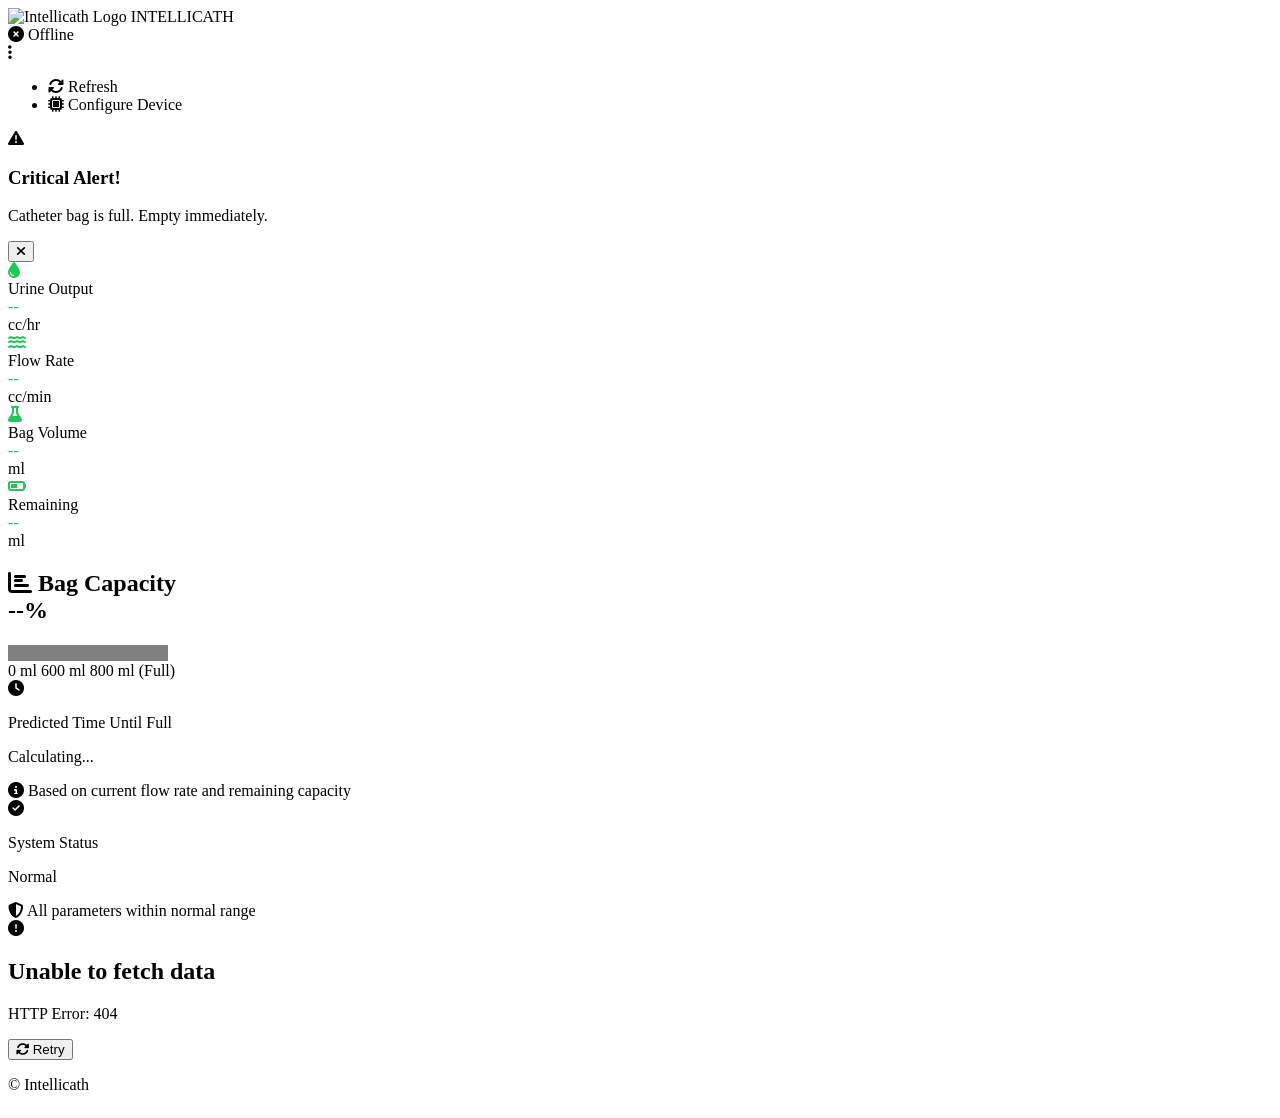
==== public/index.html @ 0928a9d7 "Refactor previous version of INTELLICATH" ====
<!DOCTYPE html>
<html lang="en" data-theme="light">
<head>
    <meta charset="UTF-8">
    <meta name="viewport" content="width=device-width, initial-scale=1.0">
    <meta name="description" content="INTELLICATH - Intelligent Catheter Monitoring System for preventing CAUTI">
    <meta name="theme-color" content="#22c55e">
    <style>
        :root {
            --primary: #22c55e;
            --primary-content: #ffffff;
        }
        [data-theme="light"] {
            --p: 142 71% 45%;
            --pc: 0 0% 100%;
            --s: 142 71% 45%;
            --sc: 0 0% 100%;
            --a: 142 71% 45%;
            --ac: 0 0% 100%;
            --n: 142 20% 20%;
            --nc: 0 0% 100%;
            --b1: 0 0% 100%;
            --b2: 142 30% 97%;
            --b3: 142 30% 94%;
        }
        .text-primary, .stat-value.text-primary, .stat-value.text-secondary,
        .stat-value.text-warning, .stat-value.text-success {
            color: #22c55e !important;
        }
        .bg-primary, .badge-primary, .btn-primary, .progress-primary::-webkit-progress-value {
            background-color: #22c55e !important;
            border-color: #22c55e !important;
        }
        .progress-primary {
            background-color: #dcfce7;
        }
        .stat-figure i {
            color: #22c55e !important;
        }
        .badge-success {
            background-color: #22c55e !important;
            color: white !important;
        }
        /* Calculating animation */
        @keyframes pulse-text {
            0%, 100% { opacity: 1; }
            50% { opacity: 0.5; }
        }
        @keyframes dots {
            0%, 20% { content: '.'; }
            40% { content: '..'; }
            60%, 100% { content: '...'; }
        }
        .calculating {
            animation: pulse-text 1.5s ease-in-out infinite;
        }
        .calculating::after {
            content: '...';
            animation: dots 1.5s steps(1) infinite;
        }
    </style>

    <title>INTELLICATH - Catheter Monitoring System</title>

    <!-- Favicon -->
    <link rel="icon" type="image/svg+xml" href="data:image/svg+xml,<svg xmlns='http://www.w3.org/2000/svg' viewBox='0 0 100 100'><text y='.9em' font-size='90'>💧</text></svg>">

    <!-- DaisyUI + Tailwind CSS -->
    <link href="https://cdn.jsdelivr.net/npm/daisyui@5" rel="stylesheet" type="text/css">
    <link href="https://cdn.jsdelivr.net/npm/daisyui@5/themes.css" rel="stylesheet" type="text/css">
    <script src="https://cdn.jsdelivr.net/npm/@tailwindcss/browser@4"></script>

    <!-- Font Awesome Icons -->
    <link rel="stylesheet" href="https://cdnjs.cloudflare.com/ajax/libs/font-awesome/6.5.1/css/all.min.css">

    <!-- Custom Styles -->
    <link rel="stylesheet" href="css/styles.css">
</head>
<body class="min-h-screen bg-white">

    <!-- ===== NAVBAR ===== -->
    <nav class="navbar bg-white shadow-lg sticky top-0 z-50 border-b border-green-100">
        <div class="navbar-start gap-3 ml-4">
            <img src="logo.png" alt="Intellicath Logo" class="w-12 h-12 rounded-full object-cover">
            <span class="text-2xl font-bold text-green-600">INTELLICATH</span>
        </div>

        <div class="navbar-end gap-2">
            <!-- Connection Status Badge -->
            <div id="connectionBadge" class="badge bg-gray-400 text-white border-none gap-1">
                <i class="fas fa-plug"></i>
                <span id="connectionText">Waiting</span>
            </div>

            <!-- Menu Dropdown -->
            <div class="dropdown dropdown-end">
                <div tabindex="0" role="button" class="btn btn-ghost btn-circle" aria-label="Menu">
                    <i class="fas fa-ellipsis-v"></i>
                </div>
                <ul tabindex="0" class="dropdown-content menu bg-base-100 rounded-box z-10 w-52 p-2 shadow">
                    <li>
                        <a onclick="fetchMonitoringData()">
                            <i class="fas fa-sync-alt"></i>
                            Refresh
                        </a>
                    </li>
                    <li>
                        <a onclick="openDeviceModal()">
                            <i class="fas fa-microchip"></i>
                            Configure Device
                        </a>
                    </li>
                </ul>
            </div>
        </div>
    </nav>

    <!-- ===== MAIN CONTENT ===== -->
    <main class="container mx-auto px-4 py-6 max-w-7xl">

        <!-- Alert Banner -->
        <div id="alertBanner" class="alert alert-error mb-6 hidden" role="alert">
            <i class="fas fa-exclamation-triangle text-xl"></i>
            <div>
                <h3 id="alertTitle" class="font-bold">Critical Alert!</h3>
                <p id="alertMessage" class="text-sm">Catheter bag is full. Empty immediately.</p>
            </div>
            <button
                class="btn btn-sm btn-ghost"
                onclick="this.parentElement.classList.add('hidden')"
                aria-label="Dismiss alert"
            >
                <i class="fas fa-times"></i>
            </button>
        </div>

        <!-- Stats Section -->
        <section aria-label="Monitoring Statistics">
            <div class="stats stats-vertical lg:stats-horizontal shadow w-full mb-6 bg-white border border-green-100 animate-fade-in">
                <!-- Urine Output -->
                <div class="stat">
                    <div class="stat-figure text-primary">
                        <i class="fas fa-tint text-3xl" aria-hidden="true"></i>
                    </div>
                    <div class="stat-title">Urine Output</div>
                    <div id="urineOutput" class="stat-value text-primary">--</div>
                    <div class="stat-desc">cc/hr</div>
                </div>

                <!-- Flow Rate -->
                <div class="stat">
                    <div class="stat-figure text-secondary">
                        <i class="fas fa-water text-3xl" aria-hidden="true"></i>
                    </div>
                    <div class="stat-title">Flow Rate</div>
                    <div id="flowRate" class="stat-value text-secondary">--</div>
                    <div class="stat-desc">cc/min</div>
                </div>

                <!-- Bag Volume -->
                <div class="stat">
                    <div class="stat-figure text-warning">
                        <i class="fas fa-flask text-3xl" aria-hidden="true"></i>
                    </div>
                    <div class="stat-title">Bag Volume</div>
                    <div id="bagVolume" class="stat-value text-warning">--</div>
                    <div class="stat-desc">ml</div>
                </div>

                <!-- Remaining Volume -->
                <div class="stat">
                    <div class="stat-figure text-success">
                        <i class="fas fa-battery-half text-3xl" aria-hidden="true"></i>
                    </div>
                    <div class="stat-title">Remaining</div>
                    <div id="remainingVolume" class="stat-value text-success">--</div>
                    <div class="stat-desc">ml</div>
                </div>
            </div>
        </section>

        <!-- Capacity Section -->
        <section aria-label="Bag Capacity">
            <div class="card bg-white shadow-xl mb-6 border border-green-100 animate-slide-up hover-lift">
                <div class="card-body">
                    <h2 class="card-title">
                        <i class="fas fa-chart-bar text-green-600" aria-hidden="true"></i>
                        Bag Capacity
                        <div id="capacityBadge" class="badge badge-lg bg-green-600 text-white border-none">--%</div>
                    </h2>

                    <progress
                        id="capacityProgress"
                        class="progress progress-primary w-full h-6"
                        value="0"
                        max="100"
                        aria-label="Bag capacity progress"
                    ></progress>

                    <div class="flex justify-between text-sm opacity-60">
                        <span>0 ml</span>
                        <span class="text-green-500">600 ml</span>
                        <span class="text-green-700">800 ml (Full)</span>
                    </div>
                </div>
            </div>
        </section>

        <!-- Info Cards Section -->
        <section aria-label="Status Information" class="grid grid-cols-1 lg:grid-cols-2 gap-6 mb-6">
            <!-- Prediction Card -->
            <div class="card bg-white shadow-xl border border-green-100 animate-slide-left hover-lift">
                <div class="card-body">
                    <div class="flex items-center gap-4">
                        <div class="w-16 h-16 rounded-xl bg-green-600 flex items-center justify-center">
                            <i class="fas fa-clock text-2xl text-white" aria-hidden="true"></i>
                        </div>
                        <div>
                            <p class="text-sm opacity-60">Predicted Time Until Full</p>
                            <p id="predictedTime" class="text-2xl font-bold calculating">Calculating</p>
                        </div>
                    </div>

                    <div class="divider"></div>

                    <div class="flex items-center gap-2 text-sm opacity-60">
                        <i class="fas fa-info-circle" aria-hidden="true"></i>
                        Based on current flow rate and remaining capacity
                    </div>
                </div>
            </div>

            <!-- Status Card -->
            <div id="statusCard" class="card bg-green-50 shadow-xl border border-green-200 animate-slide-right hover-lift">
                <div class="card-body">
                    <div class="flex items-center gap-4">
                        <div id="statusAvatar">
                            <div class="w-16 h-16 rounded-xl bg-green-600 flex items-center justify-center">
                                <i class="fas fa-check-circle text-2xl text-white" aria-hidden="true"></i>
                            </div>
                        </div>
                        <div>
                            <p class="text-sm opacity-60">System Status</p>
                            <p id="statusText" class="text-2xl font-bold text-green-600">Normal</p>
                        </div>
                    </div>

                    <div class="divider"></div>

                    <div id="statusMessage" class="flex items-center gap-2 text-sm text-green-600">
                        <i class="fas fa-shield-alt" aria-hidden="true"></i>
                        All parameters within normal range
                    </div>
                </div>
            </div>
        </section>

        <!-- Error State -->
        <section id="errorState" class="hidden" aria-label="Error state">
            <div class="card bg-white shadow-xl border border-green-100">
                <div class="card-body items-center text-center py-12">
                    <i class="fas fa-exclamation-circle text-6xl text-error mb-4" aria-hidden="true"></i>
                    <h2 class="card-title text-xl">Unable to fetch data</h2>
                    <p id="errorMessage" class="opacity-60">Please check your connection</p>
                    <div class="card-actions mt-4">
                        <button onclick="fetchMonitoringData()" class="btn bg-green-600 hover:bg-green-700 text-white border-none">
                            <i class="fas fa-sync-alt mr-2" aria-hidden="true"></i>
                            Retry
                        </button>
                    </div>
                </div>
            </div>
        </section>

    </main>

    <!-- ===== DEVICE CONFIGURATION MODAL ===== -->
    <dialog id="deviceModal" class="modal modal-bottom sm:modal-middle">
        <div class="modal-box bg-white">
            <h3 class="font-bold text-lg flex items-center gap-2">
                <i class="fas fa-microchip text-green-600"></i>
                Device Configuration
            </h3>
            <p class="py-2 text-sm opacity-70">Configure your ESP32 device connection settings.</p>

            <form id="deviceForm" class="space-y-4 mt-4">
                <div class="form-control">
                    <label class="label">
                        <span class="label-text">Device ID</span>
                    </label>
                    <input type="text" id="deviceIdInput" placeholder="e.g., ESP32-001"
                           class="input input-bordered w-full" required>
                    <label class="label">
                        <span class="label-text-alt opacity-60">Unique identifier for your Arduino/ESP32</span>
                    </label>
                </div>

                <div class="form-control">
                    <label class="label">
                        <span class="label-text">Device Name</span>
                    </label>
                    <input type="text" id="deviceNameInput" placeholder="e.g., Room 101 - Bed A"
                           class="input input-bordered w-full">
                </div>

                <div class="form-control">
                    <label class="label">
                        <span class="label-text">Patient ID (Optional)</span>
                    </label>
                    <input type="text" id="patientIdInput" placeholder="e.g., P-12345"
                           class="input input-bordered w-full">
                </div>

                <div class="divider"></div>

                <!-- Saved Devices List -->
                <div class="form-control">
                    <label class="label">
                        <span class="label-text">Saved Devices</span>
                        <span id="deviceCount" class="label-text-alt badge badge-ghost">0 devices</span>
                    </label>
                    <div id="savedDevicesList" class="max-h-40 overflow-y-auto space-y-2">
                        <p class="text-sm opacity-50 text-center py-4">No saved devices</p>
                    </div>
                </div>
            </form>

            <div class="modal-action">
                <button type="button" class="btn btn-ghost" onclick="closeDeviceModal()">Cancel</button>
                <button type="button" class="btn bg-green-600 hover:bg-green-700 text-white border-none" onclick="saveDevice()">
                    <i class="fas fa-save mr-2"></i>
                    Save Device
                </button>
            </div>
        </div>
        <form method="dialog" class="modal-backdrop">
            <button>close</button>
        </form>
    </dialog>

    <!-- ===== FOOTER ===== -->
    <footer class="footer footer-center p-4 bg-white text-base-content border-t border-green-100">
        <p class="text-sm text-gray-600">&copy; Intellicath</p>
    </footer>

    <!-- ===== JAVASCRIPT ===== -->
    <!-- Load scripts in order (config first, then modules, then app) -->
    <script src="js/config.js"></script>
    <script src="js/api.js"></script>
    <script src="js/ui.js"></script>
    <script src="js/notifications.js"></script>
    <script src="js/theme.js"></script>
    <script src="js/app.js"></script>

</body>
</html>
---- public/css/styles.css ----
/**
 * INTELLICATH - Custom Styles
 * Additional styles that extend DaisyUI components
 */

/* ===== Base Styles ===== */
html {
    scroll-behavior: smooth;
}

body {
    min-height: 100vh;
    display: flex;
    flex-direction: column;
}

main {
    flex: 1;
}

/* ===== Navbar ===== */
.navbar-brand {
    display: flex;
    align-items: center;
    gap: 0.75rem;
}

.navbar-brand-icon {
    width: 2.5rem;
    height: 2.5rem;
    border-radius: 0.5rem;
    display: flex;
    align-items: center;
    justify-content: center;
}

.navbar-brand-text {
    display: none;
}

@media (min-width: 640px) {
    .navbar-brand-text {
        display: block;
    }
}

/* ===== Stats ===== */
.stats-container {
    width: 100%;
    margin-bottom: 1.5rem;
}

.stat-icon {
    font-size: 1.875rem;
}

/* ===== Capacity Section ===== */
.capacity-card {
    margin-bottom: 1.5rem;
}

.capacity-progress {
    height: 1.5rem;
    width: 100%;
}

.capacity-labels {
    display: flex;
    justify-content: space-between;
    font-size: 0.875rem;
    opacity: 0.6;
    margin-top: 0.5rem;
}

.capacity-text {
    text-align: center;
    font-size: 1.125rem;
    font-weight: 600;
}

/* ===== Status Card ===== */
.status-card {
    transition: all 0.3s ease;
}

.status-card--normal {
    background-color: oklch(var(--su) / 0.1);
    border-color: oklch(var(--su) / 0.3);
}

.status-card--warning {
    background-color: oklch(var(--wa) / 0.1);
    border-color: oklch(var(--wa) / 0.3);
}

.status-card--error {
    background-color: oklch(var(--er) / 0.1);
    border-color: oklch(var(--er) / 0.3);
}

.status-card--info {
    background-color: oklch(var(--in) / 0.1);
    border-color: oklch(var(--in) / 0.3);
}

.status-avatar {
    width: 4rem;
    height: 4rem;
    border-radius: 0.75rem;
    display: flex;
    align-items: center;
    justify-content: center;
}

.status-avatar--normal {
    background-color: oklch(var(--su));
    color: oklch(var(--suc));
}

.status-avatar--warning {
    background-color: oklch(var(--wa));
    color: oklch(var(--wac));
}

.status-avatar--error {
    background-color: oklch(var(--er));
    color: oklch(var(--erc));
}

.status-avatar--info {
    background-color: oklch(var(--in));
    color: oklch(var(--inc));
}

/* ===== Prediction Card ===== */
.prediction-avatar {
    width: 4rem;
    height: 4rem;
    border-radius: 0.75rem;
    display: flex;
    align-items: center;
    justify-content: center;
    background-color: oklch(var(--p));
    color: oklch(var(--pc));
}

/* ===== Error State ===== */
.error-state {
    text-align: center;
    padding: 3rem;
}

.error-icon {
    font-size: 4rem;
    margin-bottom: 1rem;
}

/* ===== Animations ===== */

/* Fade In */
@keyframes fadeIn {
    from {
        opacity: 0;
        transform: translateY(10px);
    }
    to {
        opacity: 1;
        transform: translateY(0);
    }
}

.animate-fade-in {
    animation: fadeIn 0.6s ease-out forwards;
}

/* Slide Up */
@keyframes slideUp {
    from {
        opacity: 0;
        transform: translateY(30px);
    }
    to {
        opacity: 1;
        transform: translateY(0);
    }
}

.animate-slide-up {
    animation: slideUp 0.5s ease-out forwards;
    animation-delay: 0.1s;
    opacity: 0;
}

/* Slide Left */
@keyframes slideLeft {
    from {
        opacity: 0;
        transform: translateX(-30px);
    }
    to {
        opacity: 1;
        transform: translateX(0);
    }
}

.animate-slide-left {
    animation: slideLeft 0.5s ease-out forwards;
    animation-delay: 0.2s;
    opacity: 0;
}

/* Slide Right */
@keyframes slideRight {
    from {
        opacity: 0;
        transform: translateX(30px);
    }
    to {
        opacity: 1;
        transform: translateX(0);
    }
}

.animate-slide-right {
    animation: slideRight 0.5s ease-out forwards;
    animation-delay: 0.3s;
    opacity: 0;
}

/* Hover Lift Effect */
.hover-lift {
    transition: transform 0.3s ease, box-shadow 0.3s ease;
}

.hover-lift:hover {
    transform: translateY(-4px);
    box-shadow: 0 20px 25px -5px rgb(0 0 0 / 0.1), 0 8px 10px -6px rgb(0 0 0 / 0.1);
}

/* Pulse Slow */
@keyframes pulse-slow {
    0%, 100% {
        opacity: 1;
    }
    50% {
        opacity: 0.5;
    }
}

.animate-pulse-slow {
    animation: pulse-slow 2s cubic-bezier(0.4, 0, 0.6, 1) infinite;
}

/* Number Count Animation */
@keyframes countUp {
    from {
        opacity: 0;
        transform: scale(0.5);
    }
    to {
        opacity: 1;
        transform: scale(1);
    }
}

.animate-count {
    animation: countUp 0.4s ease-out forwards;
}

/* Progress Bar Animation */
@keyframes progressFill {
    from {
        width: 0%;
    }
}

.progress-animated {
    animation: progressFill 1s ease-out forwards;
}

/* Glow Effect for Critical Status */
@keyframes glow-error {
    0%, 100% {
        box-shadow: 0 0 5px oklch(var(--er) / 0.5);
    }
    50% {
        box-shadow: 0 0 20px oklch(var(--er) / 0.8), 0 0 30px oklch(var(--er) / 0.4);
    }
}

.animate-glow-error {
    animation: glow-error 1.5s ease-in-out infinite;
}

/* Glow Effect for Warning Status */
@keyframes glow-warning {
    0%, 100% {
        box-shadow: 0 0 5px oklch(var(--wa) / 0.5);
    }
    50% {
        box-shadow: 0 0 15px oklch(var(--wa) / 0.7), 0 0 25px oklch(var(--wa) / 0.3);
    }
}

.animate-glow-warning {
    animation: glow-warning 2s ease-in-out infinite;
}

/* Bounce Animation */
@keyframes bounce-soft {
    0%, 100% {
        transform: translateY(0);
    }
    50% {
        transform: translateY(-5px);
    }
}

.animate-bounce-soft {
    animation: bounce-soft 2s ease-in-out infinite;
}

/* Ripple Effect */
@keyframes ripple {
    0% {
        transform: scale(1);
        opacity: 1;
    }
    100% {
        transform: scale(1.5);
        opacity: 0;
    }
}

.ripple-effect {
    position: relative;
}

.ripple-effect::after {
    content: '';
    position: absolute;
    inset: 0;
    border-radius: inherit;
    border: 2px solid currentColor;
    animation: ripple 1.5s ease-out infinite;
}

/* Shake Animation for Alerts */
@keyframes shake {
    0%, 100% { transform: translateX(0); }
    10%, 30%, 50%, 70%, 90% { transform: translateX(-5px); }
    20%, 40%, 60%, 80% { transform: translateX(5px); }
}

.animate-shake {
    animation: shake 0.5s ease-in-out;
}

/* Stat Value Highlight */
@keyframes highlight {
    0% {
        background-color: oklch(var(--p) / 0.3);
    }
    100% {
        background-color: transparent;
    }
}

.animate-highlight {
    animation: highlight 1s ease-out;
    border-radius: 0.5rem;
}

/* ===== Alert Transitions ===== */
.alert-enter {
    opacity: 0;
    transform: translateY(-1rem);
}

.alert-enter-active {
    opacity: 1;
    transform: translateY(0);
    transition: all 0.3s ease;
}

/* ===== Responsive Adjustments ===== */
@media (max-width: 768px) {
    .stat-value {
        font-size: 1.5rem;
    }

    .capacity-progress {
        height: 1rem;
    }
}

/* ===== Loading State ===== */
.loading-overlay {
    position: fixed;
    inset: 0;
    background-color: oklch(var(--b1) / 0.8);
    display: flex;
    align-items: center;
    justify-content: center;
    z-index: 100;
}

/* ===== Utility Classes ===== */
.text-balance {
    text-wrap: balance;
}

.gap-safe {
    gap: clamp(0.5rem, 2vw, 1.5rem);
}
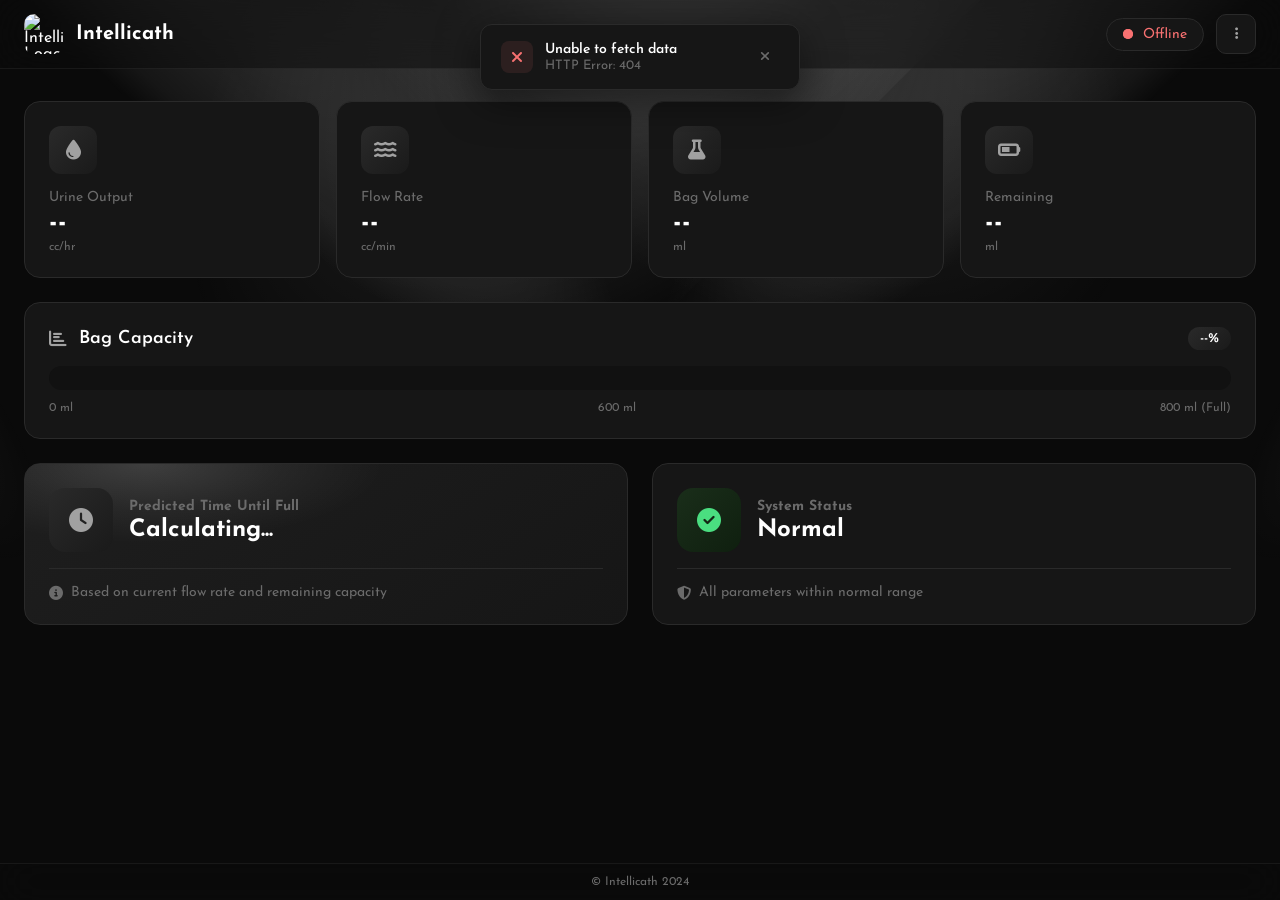
==== commit 66b449b4: "Redesign UI with dark theme and modern effects - Add dark theme with black gradient colorway - Imple" ====
--- a/public/index.html
+++ b/public/index.html
@@ -1,74 +1,23 @@
 <!DOCTYPE html>
-<html lang="en" data-theme="light">
+<html lang="en">
+
 <head>
     <meta charset="UTF-8">
     <meta name="viewport" content="width=device-width, initial-scale=1.0">
     <meta name="description" content="INTELLICATH - Intelligent Catheter Monitoring System for preventing CAUTI">
-    <meta name="theme-color" content="#22c55e">
-    <style>
-        :root {
-            --primary: #22c55e;
-            --primary-content: #ffffff;
-        }
-        [data-theme="light"] {
-            --p: 142 71% 45%;
-            --pc: 0 0% 100%;
-            --s: 142 71% 45%;
-            --sc: 0 0% 100%;
-            --a: 142 71% 45%;
-            --ac: 0 0% 100%;
-            --n: 142 20% 20%;
-            --nc: 0 0% 100%;
-            --b1: 0 0% 100%;
-            --b2: 142 30% 97%;
-            --b3: 142 30% 94%;
-        }
-        .text-primary, .stat-value.text-primary, .stat-value.text-secondary,
-        .stat-value.text-warning, .stat-value.text-success {
-            color: #22c55e !important;
-        }
-        .bg-primary, .badge-primary, .btn-primary, .progress-primary::-webkit-progress-value {
-            background-color: #22c55e !important;
-            border-color: #22c55e !important;
-        }
-        .progress-primary {
-            background-color: #dcfce7;
-        }
-        .stat-figure i {
-            color: #22c55e !important;
-        }
-        .badge-success {
-            background-color: #22c55e !important;
-            color: white !important;
-        }
-        /* Calculating animation */
-        @keyframes pulse-text {
-            0%, 100% { opacity: 1; }
-            50% { opacity: 0.5; }
-        }
-        @keyframes dots {
-            0%, 20% { content: '.'; }
-            40% { content: '..'; }
-            60%, 100% { content: '...'; }
-        }
-        .calculating {
-            animation: pulse-text 1.5s ease-in-out infinite;
-        }
-        .calculating::after {
-            content: '...';
-            animation: dots 1.5s steps(1) infinite;
-        }
-    </style>
+    <meta name="theme-color" content="#0a0a0a">
 
     <title>INTELLICATH - Catheter Monitoring System</title>
 
     <!-- Favicon -->
-    <link rel="icon" type="image/svg+xml" href="data:image/svg+xml,<svg xmlns='http://www.w3.org/2000/svg' viewBox='0 0 100 100'><text y='.9em' font-size='90'>💧</text></svg>">
-
-    <!-- DaisyUI + Tailwind CSS -->
-    <link href="https://cdn.jsdelivr.net/npm/daisyui@5" rel="stylesheet" type="text/css">
-    <link href="https://cdn.jsdelivr.net/npm/daisyui@5/themes.css" rel="stylesheet" type="text/css">
-    <script src="https://cdn.jsdelivr.net/npm/@tailwindcss/browser@4"></script>
+    <link rel="icon" type="image/svg+xml"
+        href="data:image/svg+xml,<svg xmlns='http://www.w3.org/2000/svg' viewBox='0 0 100 100'><text y='.9em' font-size='90'>💧</text></svg>">
+
+    <!-- Google Fonts - Josefin Sans -->
+    <link rel="preconnect" href="https://fonts.googleapis.com">
+    <link rel="preconnect" href="https://fonts.gstatic.com" crossorigin>
+    <link href="https://fonts.googleapis.com/css2?family=Josefin+Sans:wght@300;400;500;600;700&display=swap"
+        rel="stylesheet">
 
     <!-- Font Awesome Icons -->
     <link rel="stylesheet" href="https://cdnjs.cloudflare.com/ajax/libs/font-awesome/6.5.1/css/all.min.css">
@@ -76,275 +25,234 @@
     <!-- Custom Styles -->
     <link rel="stylesheet" href="css/styles.css">
 </head>
-<body class="min-h-screen bg-white">
-
-    <!-- ===== NAVBAR ===== -->
-    <nav class="navbar bg-white shadow-lg sticky top-0 z-50 border-b border-green-100">
-        <div class="navbar-start gap-3 ml-4">
-            <img src="logo.png" alt="Intellicath Logo" class="w-12 h-12 rounded-full object-cover">
-            <span class="text-2xl font-bold text-green-600">INTELLICATH</span>
-        </div>
-
-        <div class="navbar-end gap-2">
-            <!-- Connection Status Badge -->
-            <div id="connectionBadge" class="badge bg-gray-400 text-white border-none gap-1">
-                <i class="fas fa-plug"></i>
+
+<body>
+
+    <!-- Spotlight Background -->
+    <div class="spotlight-container">
+        <!-- Left Spotlight -->
+        <div class="spotlight spotlight-left">
+            <div class="spotlight-beam spotlight-beam-1"></div>
+            <div class="spotlight-beam spotlight-beam-2"></div>
+            <div class="spotlight-beam spotlight-beam-3"></div>
+        </div>
+        <!-- Right Spotlight -->
+        <div class="spotlight spotlight-right">
+            <div class="spotlight-beam spotlight-beam-1"></div>
+            <div class="spotlight-beam spotlight-beam-2"></div>
+            <div class="spotlight-beam spotlight-beam-3"></div>
+        </div>
+    </div>
+
+    <!-- Toast Container -->
+    <div id="toastContainer" class="toast-container"></div>
+
+    <!-- Navbar -->
+    <nav class="navbar">
+        <div class="navbar-brand">
+            <img src="logo.png" alt="Intellicath Logo">
+            <div class="text-flip-container">
+                <span class="text-flip-word active">Intellicath</span>
+                <span class="text-flip-word">Intelligent Catheter</span>
+                <span class="text-flip-word">Monitoring System</span>
+                <span class="text-flip-word">Intelligent</span>
+                <span class="text-flip-word">Catheter</span>
+            </div>
+        </div>
+
+        <div class="navbar-end">
+            <!-- Status Indicator with Ping Animation -->
+            <div id="connectionBadge" class="status-indicator">
+                <div class="status-dot-container">
+                    <div class="status-dot ping"></div>
+                    <div class="status-dot"></div>
+                </div>
                 <span id="connectionText">Waiting</span>
             </div>
 
-            <!-- Menu Dropdown -->
-            <div class="dropdown dropdown-end">
-                <div tabindex="0" role="button" class="btn btn-ghost btn-circle" aria-label="Menu">
+            <div class="dropdown">
+                <button class="menu-btn" aria-label="Menu">
                     <i class="fas fa-ellipsis-v"></i>
-                </div>
-                <ul tabindex="0" class="dropdown-content menu bg-base-100 rounded-box z-10 w-52 p-2 shadow">
-                    <li>
-                        <a onclick="fetchMonitoringData()">
-                            <i class="fas fa-sync-alt"></i>
-                            Refresh
-                        </a>
-                    </li>
-                    <li>
-                        <a onclick="openDeviceModal()">
-                            <i class="fas fa-microchip"></i>
-                            Configure Device
-                        </a>
-                    </li>
-                </ul>
+                </button>
+                <div class="dropdown-menu">
+                    <div class="dropdown-item" onclick="fetchMonitoringData()">
+                        <i class="fas fa-sync-alt"></i>
+                        <span>Refresh</span>
+                    </div>
+                    <div class="dropdown-item" onclick="openDeviceModal()">
+                        <i class="fas fa-microchip"></i>
+                        <span>Configure Device</span>
+                    </div>
+                </div>
             </div>
         </div>
     </nav>
 
-    <!-- ===== MAIN CONTENT ===== -->
-    <main class="container mx-auto px-4 py-6 max-w-7xl">
-
-        <!-- Alert Banner -->
-        <div id="alertBanner" class="alert alert-error mb-6 hidden" role="alert">
-            <i class="fas fa-exclamation-triangle text-xl"></i>
-            <div>
-                <h3 id="alertTitle" class="font-bold">Critical Alert!</h3>
-                <p id="alertMessage" class="text-sm">Catheter bag is full. Empty immediately.</p>
-            </div>
-            <button
-                class="btn btn-sm btn-ghost"
-                onclick="this.parentElement.classList.add('hidden')"
-                aria-label="Dismiss alert"
-            >
-                <i class="fas fa-times"></i>
-            </button>
-        </div>
+    <!-- Main Content -->
+    <main class="container" style="padding-top: 2rem; padding-bottom: 2rem;">
 
         <!-- Stats Section -->
-        <section aria-label="Monitoring Statistics">
-            <div class="stats stats-vertical lg:stats-horizontal shadow w-full mb-6 bg-white border border-green-100 animate-fade-in">
-                <!-- Urine Output -->
-                <div class="stat">
-                    <div class="stat-figure text-primary">
-                        <i class="fas fa-tint text-3xl" aria-hidden="true"></i>
-                    </div>
-                    <div class="stat-title">Urine Output</div>
-                    <div id="urineOutput" class="stat-value text-primary">--</div>
-                    <div class="stat-desc">cc/hr</div>
-                </div>
-
-                <!-- Flow Rate -->
-                <div class="stat">
-                    <div class="stat-figure text-secondary">
-                        <i class="fas fa-water text-3xl" aria-hidden="true"></i>
-                    </div>
-                    <div class="stat-title">Flow Rate</div>
-                    <div id="flowRate" class="stat-value text-secondary">--</div>
-                    <div class="stat-desc">cc/min</div>
-                </div>
-
-                <!-- Bag Volume -->
-                <div class="stat">
-                    <div class="stat-figure text-warning">
-                        <i class="fas fa-flask text-3xl" aria-hidden="true"></i>
-                    </div>
-                    <div class="stat-title">Bag Volume</div>
-                    <div id="bagVolume" class="stat-value text-warning">--</div>
-                    <div class="stat-desc">ml</div>
-                </div>
-
-                <!-- Remaining Volume -->
-                <div class="stat">
-                    <div class="stat-figure text-success">
-                        <i class="fas fa-battery-half text-3xl" aria-hidden="true"></i>
-                    </div>
-                    <div class="stat-title">Remaining</div>
-                    <div id="remainingVolume" class="stat-value text-success">--</div>
-                    <div class="stat-desc">ml</div>
-                </div>
+        <section class="stats-grid focus-cards-container" style="margin-bottom: 1.5rem;">
+            <!-- Urine Output -->
+            <div class="glow-card stat-card">
+                <div class="stat-icon">
+                    <i class="fas fa-tint"></i>
+                </div>
+                <div class="stat-title">Urine Output</div>
+                <div id="urineOutput" class="stat-value">--</div>
+                <div class="stat-desc">cc/hr</div>
+            </div>
+
+            <!-- Flow Rate -->
+            <div class="glow-card stat-card">
+                <div class="stat-icon">
+                    <i class="fas fa-water"></i>
+                </div>
+                <div class="stat-title">Flow Rate</div>
+                <div id="flowRate" class="stat-value">--</div>
+                <div class="stat-desc">cc/min</div>
+            </div>
+
+            <!-- Bag Volume -->
+            <div class="glow-card stat-card">
+                <div class="stat-icon">
+                    <i class="fas fa-flask"></i>
+                </div>
+                <div class="stat-title">Bag Volume</div>
+                <div id="bagVolume" class="stat-value">--</div>
+                <div class="stat-desc">ml</div>
+            </div>
+
+            <!-- Remaining Volume -->
+            <div class="glow-card stat-card">
+                <div class="stat-icon">
+                    <i class="fas fa-battery-half"></i>
+                </div>
+                <div class="stat-title">Remaining</div>
+                <div id="remainingVolume" class="stat-value">--</div>
+                <div class="stat-desc">ml</div>
             </div>
         </section>
 
         <!-- Capacity Section -->
-        <section aria-label="Bag Capacity">
-            <div class="card bg-white shadow-xl mb-6 border border-green-100 animate-slide-up hover-lift">
-                <div class="card-body">
-                    <h2 class="card-title">
-                        <i class="fas fa-chart-bar text-green-600" aria-hidden="true"></i>
+        <section style="margin-bottom: 1.5rem;">
+            <div class="glow-card capacity-card">
+                <div class="capacity-header">
+                    <h2>
+                        <i class="fas fa-chart-bar"></i>
                         Bag Capacity
-                        <div id="capacityBadge" class="badge badge-lg bg-green-600 text-white border-none">--%</div>
                     </h2>
-
-                    <progress
-                        id="capacityProgress"
-                        class="progress progress-primary w-full h-6"
-                        value="0"
-                        max="100"
-                        aria-label="Bag capacity progress"
-                    ></progress>
-
-                    <div class="flex justify-between text-sm opacity-60">
-                        <span>0 ml</span>
-                        <span class="text-green-500">600 ml</span>
-                        <span class="text-green-700">800 ml (Full)</span>
-                    </div>
+                    <span id="capacityBadge" class="capacity-badge">--%</span>
+                </div>
+
+                <div class="capacity-progress-container">
+                    <div id="capacityProgress" class="capacity-progress-bar" style="width: 0%;"></div>
+                </div>
+
+                <div class="capacity-labels">
+                    <span>0 ml</span>
+                    <span>600 ml</span>
+                    <span>800 ml (Full)</span>
                 </div>
             </div>
         </section>
 
         <!-- Info Cards Section -->
-        <section aria-label="Status Information" class="grid grid-cols-1 lg:grid-cols-2 gap-6 mb-6">
-            <!-- Prediction Card -->
-            <div class="card bg-white shadow-xl border border-green-100 animate-slide-left hover-lift">
-                <div class="card-body">
-                    <div class="flex items-center gap-4">
-                        <div class="w-16 h-16 rounded-xl bg-green-600 flex items-center justify-center">
-                            <i class="fas fa-clock text-2xl text-white" aria-hidden="true"></i>
-                        </div>
-                        <div>
-                            <p class="text-sm opacity-60">Predicted Time Until Full</p>
-                            <p id="predictedTime" class="text-2xl font-bold calculating">Calculating</p>
-                        </div>
-                    </div>
-
-                    <div class="divider"></div>
-
-                    <div class="flex items-center gap-2 text-sm opacity-60">
-                        <i class="fas fa-info-circle" aria-hidden="true"></i>
-                        Based on current flow rate and remaining capacity
-                    </div>
+        <section class="info-cards-grid focus-cards-container">
+            <!-- Prediction Card with Spotlight -->
+            <div class="glow-card info-card card-spotlight">
+                <div class="info-card-header">
+                    <div class="info-card-icon">
+                        <i class="fas fa-clock"></i>
+                    </div>
+                    <div class="info-card-content">
+                        <h3>Predicted Time Until Full</h3>
+                        <p id="predictedTime" class="calculating">Calculating</p>
+                    </div>
+                </div>
+                <div class="info-card-footer">
+                    <i class="fas fa-info-circle"></i>
+                    <span>Based on current flow rate and remaining capacity</span>
                 </div>
             </div>
 
             <!-- Status Card -->
-            <div id="statusCard" class="card bg-green-50 shadow-xl border border-green-200 animate-slide-right hover-lift">
-                <div class="card-body">
-                    <div class="flex items-center gap-4">
-                        <div id="statusAvatar">
-                            <div class="w-16 h-16 rounded-xl bg-green-600 flex items-center justify-center">
-                                <i class="fas fa-check-circle text-2xl text-white" aria-hidden="true"></i>
-                            </div>
-                        </div>
-                        <div>
-                            <p class="text-sm opacity-60">System Status</p>
-                            <p id="statusText" class="text-2xl font-bold text-green-600">Normal</p>
-                        </div>
-                    </div>
-
-                    <div class="divider"></div>
-
-                    <div id="statusMessage" class="flex items-center gap-2 text-sm text-green-600">
-                        <i class="fas fa-shield-alt" aria-hidden="true"></i>
-                        All parameters within normal range
-                    </div>
+            <div id="statusCard" class="glow-card info-card status-normal">
+                <div class="info-card-header">
+                    <div class="info-card-icon">
+                        <i id="statusIcon" class="fas fa-check-circle"></i>
+                    </div>
+                    <div class="info-card-content">
+                        <h3>System Status</h3>
+                        <p id="statusText">Normal</p>
+                    </div>
+                </div>
+                <div class="info-card-footer">
+                    <i id="statusMessageIcon" class="fas fa-shield-alt"></i>
+                    <span id="statusMessage">All parameters within normal range</span>
                 </div>
             </div>
         </section>
 
-        <!-- Error State -->
-        <section id="errorState" class="hidden" aria-label="Error state">
-            <div class="card bg-white shadow-xl border border-green-100">
-                <div class="card-body items-center text-center py-12">
-                    <i class="fas fa-exclamation-circle text-6xl text-error mb-4" aria-hidden="true"></i>
-                    <h2 class="card-title text-xl">Unable to fetch data</h2>
-                    <p id="errorMessage" class="opacity-60">Please check your connection</p>
-                    <div class="card-actions mt-4">
-                        <button onclick="fetchMonitoringData()" class="btn bg-green-600 hover:bg-green-700 text-white border-none">
-                            <i class="fas fa-sync-alt mr-2" aria-hidden="true"></i>
-                            Retry
-                        </button>
-                    </div>
-                </div>
-            </div>
-        </section>
-
     </main>
 
-    <!-- ===== DEVICE CONFIGURATION MODAL ===== -->
-    <dialog id="deviceModal" class="modal modal-bottom sm:modal-middle">
-        <div class="modal-box bg-white">
-            <h3 class="font-bold text-lg flex items-center gap-2">
-                <i class="fas fa-microchip text-green-600"></i>
-                Device Configuration
-            </h3>
-            <p class="py-2 text-sm opacity-70">Configure your ESP32 device connection settings.</p>
-
-            <form id="deviceForm" class="space-y-4 mt-4">
-                <div class="form-control">
-                    <label class="label">
-                        <span class="label-text">Device ID</span>
+    <!-- Device Configuration Modal -->
+    <div id="deviceModal" class="modal-overlay" onclick="closeDeviceModalOnBackdrop(event)">
+        <div class="modal-content" onclick="event.stopPropagation()">
+            <div class="modal-header">
+                <h3>
+                    <i class="fas fa-microchip"></i>
+                    Device Configuration
+                </h3>
+                <p>Configure your ESP32 device connection settings.</p>
+            </div>
+
+            <div class="modal-body">
+                <div class="form-group">
+                    <label class="form-label">Device ID</label>
+                    <input type="text" id="deviceIdInput" class="form-input" placeholder="e.g., ESP32-001" required>
+                    <span class="form-hint">Unique identifier for your Arduino/ESP32</span>
+                </div>
+
+                <div class="form-group">
+                    <label class="form-label">Device Name</label>
+                    <input type="text" id="deviceNameInput" class="form-input" placeholder="e.g., Room 101 - Bed A">
+                </div>
+
+                <div class="form-group">
+                    <label class="form-label">Patient ID (Optional)</label>
+                    <input type="text" id="patientIdInput" class="form-input" placeholder="e.g., P-12345">
+                </div>
+
+                <div class="form-group">
+                    <label class="form-label"
+                        style="display: flex; justify-content: space-between; align-items: center;">
+                        <span>Saved Devices</span>
+                        <span id="deviceCount" style="font-size: 0.75rem; color: var(--text-muted);">0 devices</span>
                     </label>
-                    <input type="text" id="deviceIdInput" placeholder="e.g., ESP32-001"
-                           class="input input-bordered w-full" required>
-                    <label class="label">
-                        <span class="label-text-alt opacity-60">Unique identifier for your Arduino/ESP32</span>
-                    </label>
-                </div>
-
-                <div class="form-control">
-                    <label class="label">
-                        <span class="label-text">Device Name</span>
-                    </label>
-                    <input type="text" id="deviceNameInput" placeholder="e.g., Room 101 - Bed A"
-                           class="input input-bordered w-full">
-                </div>
-
-                <div class="form-control">
-                    <label class="label">
-                        <span class="label-text">Patient ID (Optional)</span>
-                    </label>
-                    <input type="text" id="patientIdInput" placeholder="e.g., P-12345"
-                           class="input input-bordered w-full">
-                </div>
-
-                <div class="divider"></div>
-
-                <!-- Saved Devices List -->
-                <div class="form-control">
-                    <label class="label">
-                        <span class="label-text">Saved Devices</span>
-                        <span id="deviceCount" class="label-text-alt badge badge-ghost">0 devices</span>
-                    </label>
-                    <div id="savedDevicesList" class="max-h-40 overflow-y-auto space-y-2">
-                        <p class="text-sm opacity-50 text-center py-4">No saved devices</p>
-                    </div>
-                </div>
-            </form>
-
-            <div class="modal-action">
+                    <div id="savedDevicesList" style="max-height: 160px; overflow-y: auto;">
+                        <p style="text-align: center; color: var(--text-muted); padding: 1rem 0; font-size: 0.875rem;">
+                            No saved devices</p>
+                    </div>
+                </div>
+            </div>
+
+            <div class="modal-footer">
                 <button type="button" class="btn btn-ghost" onclick="closeDeviceModal()">Cancel</button>
-                <button type="button" class="btn bg-green-600 hover:bg-green-700 text-white border-none" onclick="saveDevice()">
-                    <i class="fas fa-save mr-2"></i>
+                <button type="button" class="btn btn-primary" onclick="saveDevice()">
+                    <i class="fas fa-save"></i>
                     Save Device
                 </button>
             </div>
         </div>
-        <form method="dialog" class="modal-backdrop">
-            <button>close</button>
-        </form>
-    </dialog>
-
-    <!-- ===== FOOTER ===== -->
-    <footer class="footer footer-center p-4 bg-white text-base-content border-t border-green-100">
-        <p class="text-sm text-gray-600">&copy; Intellicath</p>
+    </div>
+
+    <!-- Footer -->
+    <footer class="footer">
+        <p>&copy; Intellicath 2024</p>
     </footer>
 
-    <!-- ===== JAVASCRIPT ===== -->
-    <!-- Load scripts in order (config first, then modules, then app) -->
+    <!-- JavaScript -->
     <script src="js/config.js"></script>
     <script src="js/api.js"></script>
     <script src="js/ui.js"></script>
@@ -352,5 +260,115 @@
     <script src="js/theme.js"></script>
     <script src="js/app.js"></script>
 
+    <!-- Toast Functions -->
+    <script>
+        // Toast notification system
+        function showToast(type, title, message, duration = 5000) {
+            const container = document.getElementById('toastContainer');
+
+            const icons = {
+                success: 'fa-check',
+                error: 'fa-times',
+                warning: 'fa-exclamation',
+                info: 'fa-info'
+            };
+
+            const toast = document.createElement('div');
+            toast.className = `toast toast-${type}`;
+            toast.innerHTML = `
+                <div class="toast-icon">
+                    <i class="fas ${icons[type]}"></i>
+                </div>
+                <div class="toast-content">
+                    <div class="toast-title">${title}</div>
+                    <div class="toast-message">${message}</div>
+                </div>
+                <button class="toast-close" onclick="dismissToast(this.parentElement)">
+                    <i class="fas fa-times"></i>
+                </button>
+            `;
+
+            container.appendChild(toast);
+
+            // Trigger animation
+            requestAnimationFrame(() => {
+                toast.classList.add('show');
+            });
+
+            // Auto dismiss
+            if (duration > 0) {
+                setTimeout(() => {
+                    dismissToast(toast);
+                }, duration);
+            }
+
+            return toast;
+        }
+
+        function dismissToast(toast) {
+            toast.classList.remove('show');
+            toast.classList.add('hide');
+            setTimeout(() => {
+                toast.remove();
+            }, 300);
+        }
+
+        // Modal functions
+        function openDeviceModal() {
+            document.getElementById('deviceModal').classList.add('active');
+        }
+
+        function closeDeviceModal() {
+            document.getElementById('deviceModal').classList.remove('active');
+        }
+
+        function closeDeviceModalOnBackdrop(event) {
+            if (event.target === event.currentTarget) {
+                closeDeviceModal();
+            }
+        }
+
+        // Override the default error handling to use toast
+        window.showError = function (title, message) {
+            showToast('error', title, message);
+        };
+
+        window.showSuccess = function (title, message) {
+            showToast('success', title, message);
+        };
+
+        window.showWarning = function (title, message) {
+            showToast('warning', title, message);
+        };
+
+        // ===== Text Flip Animation =====
+        (function initTextFlip() {
+            const words = document.querySelectorAll('.text-flip-word');
+            let currentIndex = 0;
+            const duration = 3000;
+
+            function flipText() {
+                // Exit current word
+                words[currentIndex].classList.remove('active');
+                words[currentIndex].classList.add('exit');
+
+                // Move to next word
+                currentIndex = (currentIndex + 1) % words.length;
+
+                // Small delay to allow exit animation
+                setTimeout(() => {
+                    // Remove exit class from all
+                    words.forEach(word => word.classList.remove('exit'));
+                    // Activate new word
+                    words[currentIndex].classList.add('active');
+                }, 100);
+            }
+
+            setInterval(flipText, duration);
+        })();
+
+    </script>
+
 </body>
-</html>
+
+</html>
--- a/public/css/styles.css
+++ b/public/css/styles.css
@@ -1,7 +1,35 @@
 /**
  * INTELLICATH - Custom Styles
- * Additional styles that extend DaisyUI components
+ * Dark theme with gradient and glowing effects
  */
+
+/* ===== CSS Variables ===== */
+:root {
+    --bg-primary: #0a0a0a;
+    --bg-secondary: #111111;
+    --bg-card: #161616;
+    --bg-card-hover: #1a1a1a;
+    --border-color: #2a2a2a;
+    --text-primary: #ffffff;
+    --text-secondary: #a1a1a1;
+    --text-muted: #6b6b6b;
+    --accent-gradient: linear-gradient(135deg, #333333 0%, #1a1a1a 100%);
+    --glow-color: rgba(255, 255, 255, 0.15);
+    --glow-color-hover: rgba(255, 255, 255, 0.3);
+}
+
+/* ===== CSS Reset ===== */
+*, *::before, *::after {
+    margin: 0;
+    padding: 0;
+    box-sizing: border-box;
+}
+
+html, body {
+    width: 100%;
+    max-width: 100vw;
+    overflow-x: hidden;
+}
 
 /* ===== Base Styles ===== */
 html {
@@ -12,152 +40,1022 @@
     min-height: 100vh;
     display: flex;
     flex-direction: column;
+    background: var(--bg-primary);
+    color: var(--text-primary);
+    font-family: 'Josefin Sans', sans-serif;
+    position: relative;
+    overflow-x: hidden;
+    margin: 0;
+    padding: 0;
+}
+
+/* ===== Spotlight Background ===== */
+.spotlight-container {
+    position: fixed;
+    inset: 0;
+    z-index: 0;
+    pointer-events: none;
+    overflow: hidden;
+    opacity: 0;
+    animation: spotlight-fade-in 1.5s ease forwards;
+}
+
+@keyframes spotlight-fade-in {
+    to { opacity: 1; }
+}
+
+.spotlight {
+    position: absolute;
+    top: 0;
+    width: 100%;
+    height: 100%;
+}
+
+.spotlight-left {
+    left: 0;
+    animation: spotlight-sway-left 7s ease-in-out infinite;
+}
+
+.spotlight-right {
+    right: 0;
+    animation: spotlight-sway-right 7s ease-in-out infinite;
+}
+
+@keyframes spotlight-sway-left {
+    0%, 100% { transform: translateX(0); }
+    50% { transform: translateX(100px); }
+}
+
+@keyframes spotlight-sway-right {
+    0%, 100% { transform: translateX(0); }
+    50% { transform: translateX(-100px); }
+}
+
+/* Spotlight beams */
+.spotlight-beam {
+    position: absolute;
+    top: 0;
+}
+
+/* Left spotlight beams */
+.spotlight-left .spotlight-beam-1 {
+    left: 0;
+    width: 600px;
+    height: 1400px;
+    background: radial-gradient(68.54% 68.72% at 55.02% 31.46%,
+        rgba(255, 255, 255, 0.25) 0%,
+        rgba(255, 255, 255, 0.08) 50%,
+        transparent 80%);
+    transform: translateY(-300px) rotate(-45deg);
+    transform-origin: top left;
+}
+
+.spotlight-left .spotlight-beam-2 {
+    left: 0;
+    width: 300px;
+    height: 1400px;
+    background: radial-gradient(50% 50% at 50% 50%,
+        rgba(255, 255, 255, 0.15) 0%,
+        rgba(255, 255, 255, 0.05) 80%,
+        transparent 100%);
+    transform: rotate(-45deg) translate(5%, -50%);
+    transform-origin: top left;
+}
+
+.spotlight-left .spotlight-beam-3 {
+    left: 0;
+    width: 280px;
+    height: 1400px;
+    background: radial-gradient(50% 50% at 50% 50%,
+        rgba(255, 255, 255, 0.1) 0%,
+        rgba(255, 255, 255, 0.03) 80%,
+        transparent 100%);
+    transform: rotate(-45deg) translate(-180%, -70%);
+    transform-origin: top left;
+}
+
+/* Right spotlight beams */
+.spotlight-right .spotlight-beam-1 {
+    right: 0;
+    width: 600px;
+    height: 1400px;
+    background: radial-gradient(68.54% 68.72% at 55.02% 31.46%,
+        rgba(255, 255, 255, 0.25) 0%,
+        rgba(255, 255, 255, 0.08) 50%,
+        transparent 80%);
+    transform: translateY(-300px) rotate(45deg);
+    transform-origin: top right;
+}
+
+.spotlight-right .spotlight-beam-2 {
+    right: 0;
+    width: 300px;
+    height: 1400px;
+    background: radial-gradient(50% 50% at 50% 50%,
+        rgba(255, 255, 255, 0.15) 0%,
+        rgba(255, 255, 255, 0.05) 80%,
+        transparent 100%);
+    transform: rotate(45deg) translate(-5%, -50%);
+    transform-origin: top right;
+}
+
+.spotlight-right .spotlight-beam-3 {
+    right: 0;
+    width: 280px;
+    height: 1400px;
+    background: radial-gradient(50% 50% at 50% 50%,
+        rgba(255, 255, 255, 0.1) 0%,
+        rgba(255, 255, 255, 0.03) 80%,
+        transparent 100%);
+    transform: rotate(45deg) translate(180%, -70%);
+    transform-origin: top right;
+}
+
+/* Ensure content is above stars */
+.navbar, main, .footer, .modal-overlay, .toast-container {
+    position: relative;
+    z-index: 1;
 }
 
 main {
     flex: 1;
 }
 
-/* ===== Navbar ===== */
-.navbar-brand {
-    display: flex;
-    align-items: center;
-    gap: 0.75rem;
-}
-
-.navbar-brand-icon {
-    width: 2.5rem;
-    height: 2.5rem;
-    border-radius: 0.5rem;
+/* ===== Glowing Card Effect ===== */
+.glow-card {
+    position: relative;
+    background: var(--bg-card);
+    border: 1px solid var(--border-color);
+    border-radius: 1rem;
+    overflow: hidden;
+    transition: all 0.4s cubic-bezier(0.16, 1, 0.3, 1);
+}
+
+.glow-card::before {
+    content: '';
+    position: absolute;
+    inset: -2px;
+    background: conic-gradient(
+        from var(--glow-angle, 0deg),
+        transparent 0%,
+        var(--glow-color) 10%,
+        transparent 20%
+    );
+    border-radius: inherit;
+    z-index: -1;
+    opacity: 0;
+    transition: opacity 0.4s ease;
+    animation: glow-rotate 4s linear infinite;
+}
+
+.glow-card:hover::before {
+    opacity: 1;
+}
+
+.glow-card::after {
+    content: '';
+    position: absolute;
+    inset: 1px;
+    background: var(--bg-card);
+    border-radius: calc(1rem - 1px);
+    z-index: -1;
+}
+
+@keyframes glow-rotate {
+    from { --glow-angle: 0deg; }
+    to { --glow-angle: 360deg; }
+}
+
+@property --glow-angle {
+    syntax: '<angle>';
+    initial-value: 0deg;
+    inherits: false;
+}
+
+/* ===== Focus Cards Container ===== */
+.focus-cards-container {
+    display: grid;
+    gap: 1.5rem;
+}
+
+.focus-cards-container .glow-card {
+    transition: all 0.3s ease-out;
+}
+
+.focus-cards-container:hover .glow-card {
+    filter: blur(2px);
+    transform: scale(0.98);
+    opacity: 0.7;
+}
+
+.focus-cards-container:hover .glow-card:hover {
+    filter: blur(0);
+    transform: scale(1);
+    opacity: 1;
+}
+
+/* ===== Stats Cards ===== */
+.stats-grid {
+    display: grid;
+    grid-template-columns: repeat(2, 1fr);
+    gap: 1rem;
+}
+
+@media (min-width: 1024px) {
+    .stats-grid {
+        grid-template-columns: repeat(4, 1fr);
+    }
+}
+
+.stat-card {
+    padding: 1.5rem;
+}
+
+.stat-card .stat-icon {
+    width: 48px;
+    height: 48px;
+    border-radius: 12px;
+    background: linear-gradient(135deg, #2a2a2a 0%, #1a1a1a 100%);
     display: flex;
     align-items: center;
     justify-content: center;
-}
-
-.navbar-brand-text {
+    margin-bottom: 1rem;
+}
+
+.stat-card .stat-icon i {
+    font-size: 1.25rem;
+    color: var(--text-secondary);
+}
+
+.stat-card .stat-title {
+    font-size: 0.875rem;
+    color: var(--text-muted);
+    margin-bottom: 0.25rem;
+}
+
+.stat-card .stat-value {
+    font-size: 1.75rem;
+    font-weight: 700;
+    color: var(--text-primary);
+}
+
+.stat-card .stat-desc {
+    font-size: 0.75rem;
+    color: var(--text-muted);
+    margin-top: 0.25rem;
+}
+
+/* ===== Info Cards ===== */
+.info-cards-grid {
+    display: grid;
+    grid-template-columns: 1fr;
+    gap: 1.5rem;
+}
+
+@media (min-width: 1024px) {
+    .info-cards-grid {
+        grid-template-columns: repeat(2, 1fr);
+    }
+}
+
+.info-card {
+    padding: 1.5rem;
+    position: relative;
+    overflow: hidden;
+}
+
+/* Card Spotlight Effect */
+.card-spotlight {
+    overflow: hidden;
+    background: linear-gradient(145deg, rgba(30, 30, 30, 1) 0%, rgba(22, 22, 22, 1) 100%);
+}
+
+.card-spotlight::before {
+    content: '';
+    position: absolute;
+    top: -50%;
+    left: -20%;
+    width: 80%;
+    height: 100%;
+    background: radial-gradient(ellipse at center, rgba(255, 255, 255, 0.15) 0%, rgba(255, 255, 255, 0.05) 40%, transparent 70%);
+    pointer-events: none;
+    z-index: 1;
+    opacity: 0;
+    animation: card-spotlight 2s ease 0.5s forwards;
+}
+
+.card-spotlight .spotlight-svg {
     display: none;
 }
 
-@media (min-width: 640px) {
-    .navbar-brand-text {
-        display: block;
-    }
-}
-
-/* ===== Stats ===== */
-.stats-container {
-    width: 100%;
-    margin-bottom: 1.5rem;
-}
-
-.stat-icon {
-    font-size: 1.875rem;
+@keyframes card-spotlight {
+    0% {
+        opacity: 0;
+        transform: scale(0.8);
+    }
+    100% {
+        opacity: 1;
+        transform: scale(1);
+    }
+}
+
+.card-spotlight .info-card-header,
+.card-spotlight .info-card-footer {
+    position: relative;
+    z-index: 2;
+}
+
+.info-card-header {
+    display: flex;
+    align-items: center;
+    gap: 1rem;
+    margin-bottom: 1rem;
+}
+
+.info-card-icon {
+    width: 64px;
+    height: 64px;
+    border-radius: 16px;
+    background: linear-gradient(135deg, #2a2a2a 0%, #1a1a1a 100%);
+    display: flex;
+    align-items: center;
+    justify-content: center;
+    flex-shrink: 0;
+}
+
+.info-card-icon i {
+    font-size: 1.5rem;
+    color: var(--text-secondary);
+}
+
+.info-card-content h3 {
+    font-size: 0.875rem;
+    color: var(--text-muted);
+    margin-bottom: 0.25rem;
+}
+
+.info-card-content p {
+    font-size: 1.5rem;
+    font-weight: 700;
+    color: var(--text-primary);
+}
+
+.info-card-footer {
+    padding-top: 1rem;
+    border-top: 1px solid var(--border-color);
+    display: flex;
+    align-items: center;
+    gap: 0.5rem;
+    font-size: 0.875rem;
+    color: var(--text-muted);
+}
+
+/* Status variants */
+.info-card.status-normal .info-card-icon {
+    background: linear-gradient(135deg, #1a2e1a 0%, #0f1f0f 100%);
+}
+
+.info-card.status-normal .info-card-icon i {
+    color: #4ade80;
+}
+
+.info-card.status-warning .info-card-icon {
+    background: linear-gradient(135deg, #2e2a1a 0%, #1f1b0f 100%);
+}
+
+.info-card.status-warning .info-card-icon i {
+    color: #facc15;
+}
+
+.info-card.status-error .info-card-icon {
+    background: linear-gradient(135deg, #2e1a1a 0%, #1f0f0f 100%);
+}
+
+.info-card.status-error .info-card-icon i {
+    color: #f87171;
 }
 
 /* ===== Capacity Section ===== */
 .capacity-card {
-    margin-bottom: 1.5rem;
-}
-
-.capacity-progress {
-    height: 1.5rem;
-    width: 100%;
-}
-
-.capacity-labels {
-    display: flex;
+    padding: 1.5rem;
+}
+
+.capacity-header {
+    display: flex;
+    align-items: center;
     justify-content: space-between;
-    font-size: 0.875rem;
-    opacity: 0.6;
-    margin-top: 0.5rem;
-}
-
-.capacity-text {
-    text-align: center;
+    margin-bottom: 1rem;
+}
+
+.capacity-header h2 {
+    display: flex;
+    align-items: center;
+    gap: 0.75rem;
     font-size: 1.125rem;
     font-weight: 600;
-}
-
-/* ===== Status Card ===== */
-.status-card {
+    color: var(--text-primary);
+}
+
+.capacity-header h2 i {
+    color: var(--text-secondary);
+}
+
+.capacity-badge {
+    padding: 0.25rem 0.75rem;
+    background: linear-gradient(135deg, #2a2a2a 0%, #1a1a1a 100%);
+    border-radius: 9999px;
+    font-size: 0.875rem;
+    font-weight: 600;
+    color: var(--text-primary);
+}
+
+.capacity-progress-container {
+    position: relative;
+    height: 1.5rem;
+    background: var(--bg-secondary);
+    border-radius: 9999px;
+    overflow: hidden;
+    margin-bottom: 0.75rem;
+}
+
+.capacity-progress-bar {
+    height: 100%;
+    background: linear-gradient(90deg, #333333 0%, #4a4a4a 50%, #333333 100%);
+    background-size: 200% 100%;
+    border-radius: 9999px;
+    transition: width 0.5s ease-out;
+    animation: shimmer 2s linear infinite;
+}
+
+@keyframes shimmer {
+    0% { background-position: 200% 0; }
+    100% { background-position: -200% 0; }
+}
+
+.capacity-labels {
+    display: flex;
+    justify-content: space-between;
+    font-size: 0.75rem;
+    color: var(--text-muted);
+}
+
+/* ===== Navbar ===== */
+.navbar {
+    display: flex;
+    align-items: center;
+    justify-content: space-between;
+    background: rgba(10, 10, 10, 0.5);
+    backdrop-filter: blur(20px) saturate(180%);
+    -webkit-backdrop-filter: blur(20px) saturate(180%);
+    border-bottom: 1px solid rgba(255, 255, 255, 0.06);
+    padding: 0.875rem calc((100% - 1280px) / 2 + 1.5rem);
+    position: sticky;
+    top: 0;
+    left: 0;
+    right: 0;
+    z-index: 50;
+    width: 100%;
+    box-sizing: border-box;
+}
+
+@media (max-width: 1312px) {
+    .navbar {
+        padding: 0.875rem 1.5rem;
+    }
+}
+
+@media (max-width: 640px) {
+    .navbar {
+        padding: 0.75rem 1rem;
+        gap: 0.5rem;
+    }
+
+    .navbar-brand {
+        gap: 0.5rem;
+        flex: 1;
+        min-width: 0;
+        overflow: hidden;
+    }
+
+    .navbar-brand img {
+        width: 32px;
+        height: 32px;
+        border-radius: 8px;
+        flex-shrink: 0;
+    }
+
+    .text-flip-container {
+        min-width: 0;
+        max-width: 100%;
+        height: 22px;
+        overflow: hidden;
+    }
+
+    .text-flip-word {
+        font-size: 0.875rem;
+        line-height: 22px;
+    }
+
+    .navbar-end {
+        gap: 0.5rem;
+        flex-shrink: 0;
+    }
+
+    .status-indicator {
+        padding: 0.375rem 0.5rem;
+        font-size: 0.75rem;
+    }
+
+    .status-indicator span {
+        display: none;
+    }
+
+    .status-dot {
+        width: 8px;
+        height: 8px;
+    }
+
+    .menu-btn {
+        width: 32px;
+        height: 32px;
+        font-size: 0.875rem;
+    }
+}
+
+.navbar-brand {
+    display: flex;
+    align-items: center;
+    gap: 0.75rem;
+    flex-shrink: 0;
+}
+
+.navbar-brand img {
+    width: 40px;
+    height: 40px;
+    border-radius: 10px;
+    object-fit: cover;
+    flex-shrink: 0;
+}
+
+/* Text Flip Animation */
+.text-flip-container {
+    position: relative;
+    display: inline-block;
+    min-width: 200px;
+    height: 28px;
+}
+
+.text-flip-word {
+    position: absolute;
+    left: 0;
+    top: 0;
+    font-size: 1.25rem;
+    font-weight: 700;
+    color: #ffffff;
+    white-space: nowrap;
+    line-height: 28px;
+    opacity: 0;
+    transform: translateY(-15px);
+    filter: blur(4px);
+    transition: opacity 0.4s ease, transform 0.4s ease, filter 0.4s ease;
+}
+
+.text-flip-word.active {
+    opacity: 1;
+    transform: translateY(0);
+    filter: blur(0);
+}
+
+.text-flip-word.exit {
+    opacity: 0;
+    transform: translateY(15px);
+    filter: blur(4px);
+}
+
+.navbar-end {
+    display: flex;
+    align-items: center;
+    gap: 0.75rem;
+}
+
+/* ===== Status Indicator with Ping ===== */
+.status-indicator {
+    display: flex;
+    align-items: center;
+    gap: 0.625rem;
+    padding: 0.5rem 1rem;
+    background: var(--bg-card);
+    border: 1px solid var(--border-color);
+    border-radius: 9999px;
+    font-size: 0.875rem;
+    color: var(--text-secondary);
+}
+
+.status-dot-container {
+    display: inline-grid;
+    place-items: center;
+}
+
+.status-dot-container > * {
+    grid-area: 1 / 1;
+}
+
+.status-dot {
+    width: 10px;
+    height: 10px;
+    border-radius: 50%;
+    background: var(--text-muted);
+}
+
+.status-dot.ping {
+    animation: ping 1.5s cubic-bezier(0, 0, 0.2, 1) infinite;
+}
+
+@keyframes ping {
+    75%, 100% {
+        transform: scale(2);
+        opacity: 0;
+    }
+}
+
+/* Status colors */
+.status-indicator.live .status-dot {
+    background: #4ade80;
+}
+
+.status-indicator.live {
+    color: #4ade80;
+}
+
+.status-indicator.offline .status-dot {
+    background: #f87171;
+}
+
+.status-indicator.offline {
+    color: #f87171;
+}
+
+.status-indicator.warning .status-dot {
+    background: #facc15;
+}
+
+.status-indicator.warning {
+    color: #facc15;
+}
+
+.menu-btn {
+    width: 40px;
+    height: 40px;
+    display: flex;
+    align-items: center;
+    justify-content: center;
+    background: var(--bg-card);
+    border: 1px solid var(--border-color);
+    border-radius: 10px;
+    color: var(--text-secondary);
+    cursor: pointer;
+    transition: all 0.2s ease;
+}
+
+.menu-btn:hover {
+    background: var(--bg-card-hover);
+    color: var(--text-primary);
+}
+
+/* ===== Dropdown Menu ===== */
+.dropdown {
+    position: relative;
+}
+
+.dropdown-menu {
+    position: absolute;
+    top: 100%;
+    right: 0;
+    margin-top: 0.5rem;
+    min-width: 200px;
+    background: var(--bg-card);
+    border: 1px solid var(--border-color);
+    border-radius: 12px;
+    padding: 0.5rem;
+    opacity: 0;
+    visibility: hidden;
+    transform: translateY(-10px);
+    transition: all 0.2s ease;
+    z-index: 100;
+}
+
+.dropdown:hover .dropdown-menu,
+.dropdown:focus-within .dropdown-menu {
+    opacity: 1;
+    visibility: visible;
+    transform: translateY(0);
+}
+
+.dropdown-item {
+    display: flex;
+    align-items: center;
+    gap: 0.75rem;
+    padding: 0.75rem 1rem;
+    border-radius: 8px;
+    color: var(--text-secondary);
+    cursor: pointer;
+    transition: all 0.2s ease;
+}
+
+.dropdown-item:hover {
+    background: var(--bg-card-hover);
+    color: var(--text-primary);
+}
+
+/* ===== Toast Notifications ===== */
+.toast-container {
+    position: fixed;
+    top: 1.5rem;
+    left: 50%;
+    transform: translateX(-50%);
+    z-index: 1000;
+    display: flex;
+    flex-direction: column;
+    align-items: center;
+    gap: 0.75rem;
+}
+
+.toast {
+    display: flex;
+    align-items: center;
+    gap: 0.75rem;
+    padding: 1rem 1.25rem;
+    background: var(--bg-card);
+    border: 1px solid var(--border-color);
+    border-radius: 12px;
+    min-width: 320px;
+    max-width: 400px;
+    box-shadow: 0 10px 40px rgba(0, 0, 0, 0.5);
+    transform: translateY(-20px);
+    opacity: 0;
+    transition: all 0.3s cubic-bezier(0.16, 1, 0.3, 1);
+}
+
+.toast.show {
+    transform: translateY(0);
+    opacity: 1;
+}
+
+.toast.hide {
+    transform: translateY(-20px);
+    opacity: 0;
+}
+
+.toast-icon {
+    width: 32px;
+    height: 32px;
+    border-radius: 8px;
+    display: flex;
+    align-items: center;
+    justify-content: center;
+    flex-shrink: 0;
+}
+
+.toast-icon i {
+    font-size: 1rem;
+}
+
+.toast.toast-success .toast-icon {
+    background: rgba(74, 222, 128, 0.1);
+    color: #4ade80;
+}
+
+.toast.toast-error .toast-icon {
+    background: rgba(248, 113, 113, 0.1);
+    color: #f87171;
+}
+
+.toast.toast-warning .toast-icon {
+    background: rgba(250, 204, 21, 0.1);
+    color: #facc15;
+}
+
+.toast.toast-info .toast-icon {
+    background: rgba(96, 165, 250, 0.1);
+    color: #60a5fa;
+}
+
+.toast-content {
+    flex: 1;
+}
+
+.toast-title {
+    font-size: 0.875rem;
+    font-weight: 600;
+    color: var(--text-primary);
+    margin-bottom: 0.125rem;
+}
+
+.toast-message {
+    font-size: 0.8125rem;
+    color: var(--text-muted);
+}
+
+.toast-close {
+    width: 28px;
+    height: 28px;
+    display: flex;
+    align-items: center;
+    justify-content: center;
+    background: transparent;
+    border: none;
+    border-radius: 6px;
+    color: var(--text-muted);
+    cursor: pointer;
+    transition: all 0.2s ease;
+}
+
+.toast-close:hover {
+    background: var(--border-color);
+    color: var(--text-primary);
+}
+
+/* ===== Modal ===== */
+.modal-overlay {
+    position: fixed;
+    inset: 0;
+    background: rgba(0, 0, 0, 0.6);
+    backdrop-filter: blur(8px);
+    -webkit-backdrop-filter: blur(8px);
+    display: flex;
+    align-items: center;
+    justify-content: center;
+    z-index: 1000;
+    opacity: 0;
+    visibility: hidden;
     transition: all 0.3s ease;
-}
-
-.status-card--normal {
-    background-color: oklch(var(--su) / 0.1);
-    border-color: oklch(var(--su) / 0.3);
-}
-
-.status-card--warning {
-    background-color: oklch(var(--wa) / 0.1);
-    border-color: oklch(var(--wa) / 0.3);
-}
-
-.status-card--error {
-    background-color: oklch(var(--er) / 0.1);
-    border-color: oklch(var(--er) / 0.3);
-}
-
-.status-card--info {
-    background-color: oklch(var(--in) / 0.1);
-    border-color: oklch(var(--in) / 0.3);
-}
-
-.status-avatar {
-    width: 4rem;
-    height: 4rem;
+    padding: 1rem;
+}
+
+.modal-overlay.active {
+    opacity: 1;
+    visibility: visible;
+}
+
+.modal-content {
+    width: 100%;
+    max-width: 420px;
+    background: rgba(22, 22, 22, 0.9);
+    backdrop-filter: blur(20px);
+    -webkit-backdrop-filter: blur(20px);
+    border: 1px solid rgba(255, 255, 255, 0.08);
+    border-radius: 1.25rem;
+    transform: scale(0.95) translateY(20px);
+    transition: all 0.3s cubic-bezier(0.16, 1, 0.3, 1);
+    overflow: hidden;
+}
+
+.modal-overlay.active .modal-content {
+    transform: scale(1) translateY(0);
+}
+
+.modal-header {
+    padding: 1.25rem 1.5rem;
+}
+
+.modal-header h3 {
+    display: flex;
+    align-items: center;
+    gap: 0.625rem;
+    font-size: 1rem;
+    font-weight: 600;
+    color: var(--text-primary);
+}
+
+.modal-header h3 i {
+    color: var(--text-secondary);
+    font-size: 0.875rem;
+}
+
+.modal-header p {
+    margin-top: 0.375rem;
+    font-size: 0.8125rem;
+    color: var(--text-muted);
+}
+
+.modal-body {
+    padding: 0 1.5rem 1.25rem;
+}
+
+.form-group {
+    margin-bottom: 1rem;
+}
+
+.form-group:last-child {
+    margin-bottom: 0;
+}
+
+.form-label {
+    display: block;
+    font-size: 0.8125rem;
+    font-weight: 500;
+    color: var(--text-secondary);
+    margin-bottom: 0.375rem;
+}
+
+.form-input {
+    width: 100%;
+    padding: 0.75rem 1rem;
+    background: rgba(255, 255, 255, 0.03);
+    border: 1px solid rgba(255, 255, 255, 0.1);
     border-radius: 0.75rem;
-    display: flex;
+    font-size: 0.875rem;
+    font-family: 'Josefin Sans', sans-serif;
+    color: var(--text-primary);
+    transition: all 0.2s ease;
+    box-sizing: border-box;
+}
+
+.form-input::placeholder {
+    color: var(--text-muted);
+    opacity: 0.7;
+}
+
+.form-input:hover {
+    border-color: rgba(255, 255, 255, 0.15);
+    background: rgba(255, 255, 255, 0.05);
+}
+
+.form-input:focus {
+    outline: none;
+    border-color: rgba(255, 255, 255, 0.25);
+    background: rgba(255, 255, 255, 0.06);
+    box-shadow: 0 0 0 3px rgba(255, 255, 255, 0.03);
+}
+
+.form-hint {
+    margin-top: 0.25rem;
+    font-size: 0.6875rem;
+    color: var(--text-muted);
+}
+
+.modal-footer {
+    padding: 1rem 1.5rem;
+    background: rgba(0, 0, 0, 0.2);
+    display: flex;
+    justify-content: flex-end;
+    gap: 0.625rem;
+}
+
+.btn {
+    display: inline-flex;
     align-items: center;
     justify-content: center;
-}
-
-.status-avatar--normal {
-    background-color: oklch(var(--su));
-    color: oklch(var(--suc));
-}
-
-.status-avatar--warning {
-    background-color: oklch(var(--wa));
-    color: oklch(var(--wac));
-}
-
-.status-avatar--error {
-    background-color: oklch(var(--er));
-    color: oklch(var(--erc));
-}
-
-.status-avatar--info {
-    background-color: oklch(var(--in));
-    color: oklch(var(--inc));
-}
-
-/* ===== Prediction Card ===== */
-.prediction-avatar {
-    width: 4rem;
-    height: 4rem;
-    border-radius: 0.75rem;
-    display: flex;
-    align-items: center;
-    justify-content: center;
-    background-color: oklch(var(--p));
-    color: oklch(var(--pc));
-}
-
-/* ===== Error State ===== */
-.error-state {
+    gap: 0.375rem;
+    padding: 0.5rem 1rem;
+    font-size: 0.8125rem;
+    font-weight: 500;
+    border-radius: 0.5rem;
+    cursor: pointer;
+    transition: all 0.2s ease;
+}
+
+.btn-ghost {
+    background: transparent;
+    border: 1px solid rgba(255, 255, 255, 0.1);
+    color: var(--text-secondary);
+}
+
+.btn-ghost:hover {
+    background: rgba(255, 255, 255, 0.05);
+    color: var(--text-primary);
+}
+
+.btn-primary {
+    background: rgba(255, 255, 255, 0.1);
+    border: 1px solid rgba(255, 255, 255, 0.15);
+    color: var(--text-primary);
+}
+
+.btn-primary:hover {
+    background: rgba(255, 255, 255, 0.15);
+    border-color: rgba(255, 255, 255, 0.2);
+}
+
+/* ===== Footer ===== */
+.footer {
+    padding: 0.75rem calc((100% - 1280px) / 2 + 1.5rem);
     text-align: center;
-    padding: 3rem;
-}
-
-.error-icon {
-    font-size: 4rem;
-    margin-bottom: 1rem;
+    background: rgba(10, 10, 10, 0.5);
+    backdrop-filter: blur(20px) saturate(180%);
+    -webkit-backdrop-filter: blur(20px) saturate(180%);
+    border-top: 1px solid rgba(255, 255, 255, 0.06);
+    color: var(--text-muted);
+    font-size: 0.75rem;
+}
+
+@media (max-width: 1312px) {
+    .footer {
+        padding: 0.75rem 1.5rem;
+    }
 }
 
 /* ===== Animations ===== */
-
-/* Fade In */
 @keyframes fadeIn {
     from {
         opacity: 0;
@@ -173,7 +1071,6 @@
     animation: fadeIn 0.6s ease-out forwards;
 }
 
-/* Slide Up */
 @keyframes slideUp {
     from {
         opacity: 0;
@@ -187,229 +1084,73 @@
 
 .animate-slide-up {
     animation: slideUp 0.5s ease-out forwards;
-    animation-delay: 0.1s;
-    opacity: 0;
-}
-
-/* Slide Left */
-@keyframes slideLeft {
-    from {
-        opacity: 0;
-        transform: translateX(-30px);
-    }
-    to {
-        opacity: 1;
-        transform: translateX(0);
-    }
-}
-
-.animate-slide-left {
-    animation: slideLeft 0.5s ease-out forwards;
-    animation-delay: 0.2s;
-    opacity: 0;
-}
-
-/* Slide Right */
-@keyframes slideRight {
-    from {
-        opacity: 0;
-        transform: translateX(30px);
-    }
-    to {
-        opacity: 1;
-        transform: translateX(0);
-    }
-}
-
-.animate-slide-right {
-    animation: slideRight 0.5s ease-out forwards;
-    animation-delay: 0.3s;
-    opacity: 0;
-}
-
-/* Hover Lift Effect */
-.hover-lift {
-    transition: transform 0.3s ease, box-shadow 0.3s ease;
-}
-
-.hover-lift:hover {
-    transform: translateY(-4px);
-    box-shadow: 0 20px 25px -5px rgb(0 0 0 / 0.1), 0 8px 10px -6px rgb(0 0 0 / 0.1);
-}
-
-/* Pulse Slow */
-@keyframes pulse-slow {
-    0%, 100% {
-        opacity: 1;
-    }
-    50% {
-        opacity: 0.5;
-    }
-}
-
-.animate-pulse-slow {
-    animation: pulse-slow 2s cubic-bezier(0.4, 0, 0.6, 1) infinite;
-}
-
-/* Number Count Animation */
-@keyframes countUp {
-    from {
-        opacity: 0;
-        transform: scale(0.5);
-    }
-    to {
-        opacity: 1;
-        transform: scale(1);
-    }
-}
-
-.animate-count {
-    animation: countUp 0.4s ease-out forwards;
-}
-
-/* Progress Bar Animation */
-@keyframes progressFill {
-    from {
-        width: 0%;
-    }
-}
-
-.progress-animated {
-    animation: progressFill 1s ease-out forwards;
-}
-
-/* Glow Effect for Critical Status */
-@keyframes glow-error {
-    0%, 100% {
-        box-shadow: 0 0 5px oklch(var(--er) / 0.5);
-    }
-    50% {
-        box-shadow: 0 0 20px oklch(var(--er) / 0.8), 0 0 30px oklch(var(--er) / 0.4);
-    }
-}
-
-.animate-glow-error {
-    animation: glow-error 1.5s ease-in-out infinite;
-}
-
-/* Glow Effect for Warning Status */
-@keyframes glow-warning {
-    0%, 100% {
-        box-shadow: 0 0 5px oklch(var(--wa) / 0.5);
-    }
-    50% {
-        box-shadow: 0 0 15px oklch(var(--wa) / 0.7), 0 0 25px oklch(var(--wa) / 0.3);
-    }
-}
-
-.animate-glow-warning {
-    animation: glow-warning 2s ease-in-out infinite;
-}
-
-/* Bounce Animation */
-@keyframes bounce-soft {
-    0%, 100% {
-        transform: translateY(0);
-    }
-    50% {
-        transform: translateY(-5px);
-    }
-}
-
-.animate-bounce-soft {
-    animation: bounce-soft 2s ease-in-out infinite;
-}
-
-/* Ripple Effect */
-@keyframes ripple {
-    0% {
-        transform: scale(1);
-        opacity: 1;
-    }
-    100% {
-        transform: scale(1.5);
-        opacity: 0;
-    }
-}
-
-.ripple-effect {
-    position: relative;
-}
-
-.ripple-effect::after {
-    content: '';
-    position: absolute;
-    inset: 0;
-    border-radius: inherit;
-    border: 2px solid currentColor;
-    animation: ripple 1.5s ease-out infinite;
-}
-
-/* Shake Animation for Alerts */
-@keyframes shake {
-    0%, 100% { transform: translateX(0); }
-    10%, 30%, 50%, 70%, 90% { transform: translateX(-5px); }
-    20%, 40%, 60%, 80% { transform: translateX(5px); }
-}
-
-.animate-shake {
-    animation: shake 0.5s ease-in-out;
-}
-
-/* Stat Value Highlight */
-@keyframes highlight {
-    0% {
-        background-color: oklch(var(--p) / 0.3);
-    }
-    100% {
-        background-color: transparent;
-    }
-}
-
-.animate-highlight {
-    animation: highlight 1s ease-out;
-    border-radius: 0.5rem;
-}
-
-/* ===== Alert Transitions ===== */
-.alert-enter {
-    opacity: 0;
-    transform: translateY(-1rem);
-}
-
-.alert-enter-active {
-    opacity: 1;
-    transform: translateY(0);
-    transition: all 0.3s ease;
-}
-
-/* ===== Responsive Adjustments ===== */
+}
+
+/* Calculating animation */
+@keyframes pulse-text {
+    0%, 100% { opacity: 1; }
+    50% { opacity: 0.5; }
+}
+
+@keyframes dots {
+    0%, 20% { content: '.'; }
+    40% { content: '..'; }
+    60%, 100% { content: '...'; }
+}
+
+.calculating {
+    animation: pulse-text 1.5s ease-in-out infinite;
+}
+
+.calculating::after {
+    content: '...';
+    animation: dots 1.5s steps(1) infinite;
+}
+
+/* ===== Utility Classes ===== */
+.container {
+    width: 100%;
+    max-width: 1280px;
+    margin: 0 auto;
+    padding: 0 1.5rem;
+}
+
+.hidden {
+    display: none !important;
+}
+
+/* ===== Responsive ===== */
 @media (max-width: 768px) {
-    .stat-value {
+    .navbar {
+        padding: 1rem;
+    }
+
+    .navbar-brand span {
+        font-size: 1.25rem;
+    }
+
+    .stat-card .stat-value {
         font-size: 1.5rem;
     }
 
-    .capacity-progress {
-        height: 1rem;
-    }
-}
-
-/* ===== Loading State ===== */
-.loading-overlay {
-    position: fixed;
-    inset: 0;
-    background-color: oklch(var(--b1) / 0.8);
-    display: flex;
-    align-items: center;
-    justify-content: center;
-    z-index: 100;
-}
-
-/* ===== Utility Classes ===== */
-.text-balance {
-    text-wrap: balance;
-}
-
-.gap-safe {
-    gap: clamp(0.5rem, 2vw, 1.5rem);
-}
+    .toast-container {
+        top: 1rem;
+        left: 1rem;
+        right: 1rem;
+        transform: none;
+    }
+
+    .toast {
+        min-width: auto;
+        max-width: none;
+        width: 100%;
+    }
+
+    .status-indicator span {
+        display: none;
+    }
+
+    .status-indicator {
+        padding: 0.5rem;
+    }
+}
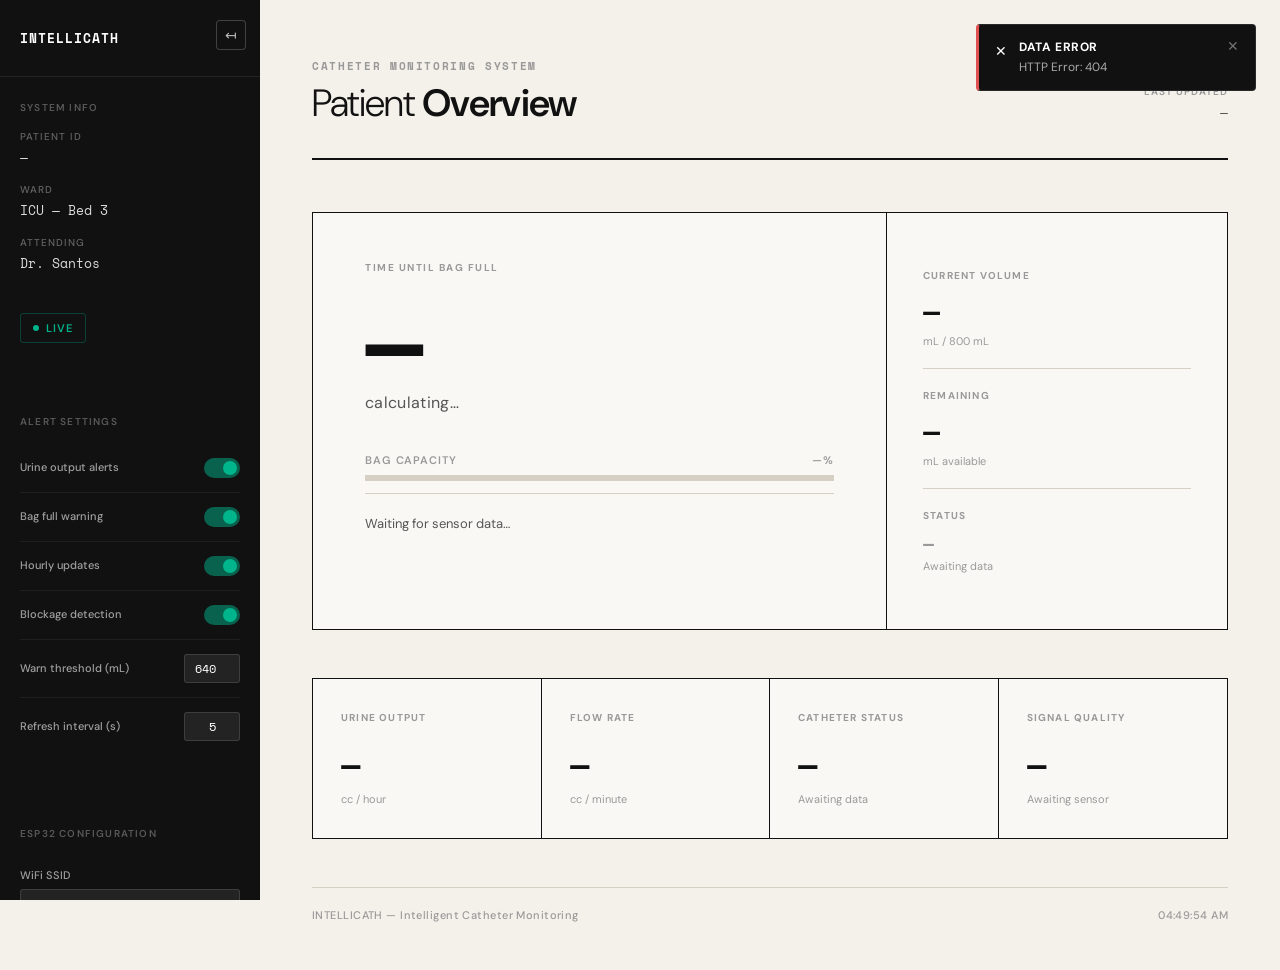
==== commit 81c0bd12: "Redesign dashboard UI with editorial layout and fixed sidebar - Replace dark card UI with clean typo" ====
--- a/public/index.html
+++ b/public/index.html
@@ -1,374 +1,869 @@
 <!DOCTYPE html>
 <html lang="en">
-
 <head>
     <meta charset="UTF-8">
     <meta name="viewport" content="width=device-width, initial-scale=1.0">
-    <meta name="description" content="INTELLICATH - Intelligent Catheter Monitoring System for preventing CAUTI">
-    <meta name="theme-color" content="#0a0a0a">
-
-    <title>INTELLICATH - Catheter Monitoring System</title>
-
-    <!-- Favicon -->
-    <link rel="icon" type="image/svg+xml"
-        href="data:image/svg+xml,<svg xmlns='http://www.w3.org/2000/svg' viewBox='0 0 100 100'><text y='.9em' font-size='90'>💧</text></svg>">
-
-    <!-- Google Fonts - Josefin Sans -->
-    <link rel="preconnect" href="https://fonts.googleapis.com">
-    <link rel="preconnect" href="https://fonts.gstatic.com" crossorigin>
-    <link href="https://fonts.googleapis.com/css2?family=Josefin+Sans:wght@300;400;500;600;700&display=swap"
-        rel="stylesheet">
-
-    <!-- Font Awesome Icons -->
-    <link rel="stylesheet" href="https://cdnjs.cloudflare.com/ajax/libs/font-awesome/6.5.1/css/all.min.css">
-
-    <!-- Custom Styles -->
-    <link rel="stylesheet" href="css/styles.css">
+    <title>INTELLICATH — Catheter Monitoring System</title>
+    <link href="https://fonts.googleapis.com/css2?family=Space+Mono:wght@400;700&family=DM+Sans:wght@300;400;500;600&display=swap" rel="stylesheet">
+    <style>
+        :root {
+            --bg:       #f4f1eb;
+            --surface:  #faf8f4;
+            --ink:      #111111;
+            --ink-2:    #555555;
+            --ink-3:    #999999;
+            --rule:     #d6d0c4;
+            --accent:   #006b6b;
+            --warn:     #b45309;
+            --crit:     #9b1c1c;
+            --crit-bg:  #fef2f2;
+            --warn-bg:  #fffbeb;
+            --good-bg:  #f0faf9;
+            --mono:     'Space Mono', monospace;
+            --sans:     'DM Sans', sans-serif;
+            --sidebar-w: 260px;
+            --sidebar-collapsed: 56px;
+        }
+
+        * { margin: 0; padding: 0; box-sizing: border-box; }
+
+        body {
+            font-family: var(--sans);
+            background: var(--bg);
+            color: var(--ink);
+            min-height: 100vh;
+            display: flex;
+        }
+
+        /* ─── SIDEBAR ─────────────────────────────── */
+        .sidebar {
+            position: fixed;
+            left: 0;
+            top: 0;
+            width: var(--sidebar-w);
+            height: 100vh;
+            background: var(--ink);
+            display: flex;
+            flex-direction: column;
+            flex-shrink: 0;
+            transition: width 0.25s ease;
+            overflow: hidden;
+            z-index: 100;
+        }
+
+        .sidebar.collapsed { width: 0; }
+        .sidebar::-webkit-scrollbar { width: 4px; }
+        .sidebar::-webkit-scrollbar-thumb { background: rgba(255,255,255,0.1); }
+
+        /* Toggle button — fixed so it's always reachable */
+        .sidebar-toggle {
+            position: fixed;
+            top: 20px;
+            left: calc(var(--sidebar-w) - 44px);
+            z-index: 300;
+            background: var(--ink);
+            border: 1px solid rgba(255,255,255,0.2);
+            color: rgba(255,255,255,0.7);
+            width: 30px;
+            height: 30px;
+            border-radius: 4px;
+            cursor: pointer;
+            font-size: 14px;
+            display: flex;
+            align-items: center;
+            justify-content: center;
+            transition: left 0.25s ease, border-color 0.2s, color 0.2s;
+        }
+
+        .sidebar-toggle:hover { border-color: rgba(255,255,255,0.5); color: #fff; }
+
+        /* When collapsed, button floats at left edge */
+        .sidebar-toggle.collapsed { left: 10px; }
+
+        .sidebar-inner {
+            width: var(--sidebar-w);
+            height: 100%;
+            display: flex;
+            flex-direction: column;
+            padding: 28px 0;
+            overflow-y: auto;
+        }
+
+        .sidebar-top {
+            display: flex;
+            align-items: center;
+            padding: 0 20px 28px;
+            border-bottom: 1px solid rgba(255,255,255,0.08);
+        }
+
+        .sidebar-logo {
+            font-family: var(--mono);
+            font-size: 13px;
+            font-weight: 700;
+            color: #fff;
+            letter-spacing: 0.08em;
+            white-space: nowrap;
+        }
+
+        .sidebar-section { padding: 24px 20px 0; }
+
+        .sidebar-meta-label {
+            font-size: 10px;
+            font-weight: 600;
+            text-transform: uppercase;
+            letter-spacing: 0.12em;
+            color: rgba(255,255,255,0.3);
+            margin-bottom: 16px;
+        }
+
+        .sidebar-meta-item { margin-bottom: 16px; }
+
+        .meta-key {
+            font-size: 10px;
+            font-weight: 500;
+            text-transform: uppercase;
+            letter-spacing: 0.1em;
+            color: rgba(255,255,255,0.35);
+            margin-bottom: 4px;
+        }
+
+        .meta-val {
+            font-family: var(--mono);
+            font-size: 13px;
+            color: rgba(255,255,255,0.85);
+        }
+
+        .live-pill {
+            display: inline-flex;
+            align-items: center;
+            gap: 7px;
+            margin-top: 24px;
+            padding: 7px 12px;
+            border: 1px solid rgba(0, 180, 140, 0.3);
+            border-radius: 3px;
+            font-size: 11px;
+            font-weight: 600;
+            color: #00b48c;
+            text-transform: uppercase;
+            letter-spacing: 0.08em;
+        }
+
+        .live-dot {
+            width: 6px;
+            height: 6px;
+            border-radius: 50%;
+            background: #00b48c;
+            animation: blink 2s ease-in-out infinite;
+        }
+
+        @keyframes blink {
+            0%, 100% { opacity: 1; }
+            50% { opacity: 0.3; }
+        }
+
+        .sidebar-divider {
+            height: 1px;
+            background: rgba(255,255,255,0.08);
+            margin: 24px 20px;
+        }
+
+        .settings-group { padding: 0 20px; }
+
+        .setting-item {
+            display: flex;
+            align-items: center;
+            justify-content: space-between;
+            padding: 14px 0;
+            border-bottom: 1px solid rgba(255,255,255,0.06);
+        }
+
+        .setting-item:last-child { border-bottom: none; }
+
+        .setting-label {
+            font-size: 11px;
+            font-weight: 500;
+            color: rgba(255,255,255,0.6);
+            line-height: 1.4;
+            max-width: 140px;
+        }
+
+        .toggle-switch {
+            position: relative;
+            width: 36px;
+            height: 20px;
+            flex-shrink: 0;
+        }
+
+        .toggle-switch input {
+            opacity: 0;
+            width: 0;
+            height: 0;
+            position: absolute;
+        }
+
+        .toggle-track {
+            position: absolute;
+            top: 0; left: 0; right: 0; bottom: 0;
+            background: rgba(255,255,255,0.15);
+            border-radius: 10px;
+            cursor: pointer;
+            transition: background 0.2s ease;
+        }
+
+        .toggle-track::after {
+            content: '';
+            position: absolute;
+            width: 14px;
+            height: 14px;
+            border-radius: 50%;
+            background: rgba(255,255,255,0.5);
+            top: 3px;
+            left: 3px;
+            transition: transform 0.2s ease, background 0.2s ease;
+        }
+
+        .toggle-switch input:checked + .toggle-track { background: rgba(0, 180, 140, 0.5); }
+        .toggle-switch input:checked + .toggle-track::after {
+            transform: translateX(16px);
+            background: #00b48c;
+        }
+
+        .threshold-input {
+            background: rgba(255,255,255,0.08);
+            border: 1px solid rgba(255,255,255,0.12);
+            color: #fff;
+            font-family: var(--mono);
+            font-size: 12px;
+            width: 56px;
+            padding: 5px 8px;
+            border-radius: 3px;
+            text-align: right;
+            outline: none;
+            transition: border-color 0.2s;
+        }
+
+        .threshold-input:focus { border-color: rgba(0, 180, 140, 0.5); }
+
+        .esp-input {
+            background: rgba(255,255,255,0.08);
+            border: 1px solid rgba(255,255,255,0.12);
+            color: #fff;
+            font-family: var(--mono);
+            font-size: 11px;
+            width: 100%;
+            padding: 7px 10px;
+            border-radius: 3px;
+            outline: none;
+            margin-top: 6px;
+            transition: border-color 0.2s;
+        }
+
+        .esp-input:focus { border-color: rgba(0, 180, 140, 0.5); }
+        .esp-input::placeholder { color: rgba(255,255,255,0.2); font-size: 10px; }
+
+        .setting-item-col {
+            display: flex;
+            flex-direction: column;
+            padding: 12px 0;
+            border-bottom: 1px solid rgba(255,255,255,0.06);
+        }
+
+        .setting-item-col:last-child { border-bottom: none; }
+
+        /* ─── MAIN ─────────────────────────────────── */
+        .main {
+            flex: 1;
+            padding: 48px 52px;
+            max-width: 1100px;
+            display: flex;
+            flex-direction: column;
+            gap: 0;
+            margin-left: var(--sidebar-w);
+            transition: margin-left 0.25s ease;
+        }
+
+        body.sidebar-collapsed .main { margin-left: 0; }
+
+        /* ─── PAGE HEADER ──────────────────────────── */
+        .page-header {
+            padding-bottom: 36px;
+            border-bottom: 2px solid var(--ink);
+            margin-bottom: 52px;
+            display: flex;
+            justify-content: space-between;
+            align-items: flex-end;
+        }
+
+        .page-title {
+            font-family: var(--mono);
+            font-size: 11px;
+            font-weight: 700;
+            text-transform: uppercase;
+            letter-spacing: 0.15em;
+            color: var(--ink-3);
+            margin-bottom: 10px;
+        }
+
+        .page-heading {
+            font-family: var(--sans);
+            font-size: 38px;
+            font-weight: 300;
+            letter-spacing: -0.8px;
+            color: var(--ink);
+            line-height: 1;
+        }
+
+        .page-heading strong { font-weight: 600; }
+
+        .header-right {
+            display: flex;
+            flex-direction: column;
+            align-items: flex-end;
+            gap: 8px;
+        }
+
+        .timestamp-block { text-align: right; }
+
+        .ts-label {
+            font-size: 10px;
+            font-weight: 600;
+            text-transform: uppercase;
+            letter-spacing: 0.1em;
+            color: var(--ink-3);
+            margin-bottom: 4px;
+        }
+
+        .ts-value {
+            font-family: var(--mono);
+            font-size: 13px;
+            color: var(--ink-2);
+        }
+
+        .device-badge {
+            display: inline-flex;
+            align-items: center;
+            gap: 7px;
+            padding: 6px 10px;
+            border: 1px solid var(--rule);
+            border-radius: 3px;
+            font-family: var(--mono);
+            font-size: 10px;
+            font-weight: 700;
+            text-transform: uppercase;
+            letter-spacing: 0.08em;
+            color: var(--ink-3);
+            cursor: pointer;
+            transition: border-color 0.2s;
+        }
+
+        .device-badge:hover { border-color: var(--ink-2); }
+
+        .device-badge-dot {
+            width: 7px;
+            height: 7px;
+            border-radius: 50%;
+            background: #00b48c;
+            animation: blink 2s ease-in-out infinite;
+        }
+
+        .device-badge-dot.offline { background: #e05050; animation: none; }
+        .device-badge-dot.waiting { background: #999999; animation: none; }
+
+        .device-badge.offline { color: #e05050; border-color: rgba(224,80,80,0.3); }
+        .device-badge.waiting { color: var(--ink-3); }
+
+        /* ─── PRIORITY READOUT ─────────────────────── */
+        .readout {
+            display: grid;
+            grid-template-columns: 1fr 340px;
+            gap: 0;
+            border: 1.5px solid var(--ink);
+            margin-bottom: 48px;
+        }
+
+        .readout-left {
+            padding: 48px 52px;
+            border-right: 1.5px solid var(--ink);
+            background: var(--surface);
+        }
+
+        .readout-label {
+            font-size: 10px;
+            font-weight: 700;
+            text-transform: uppercase;
+            letter-spacing: 0.15em;
+            color: var(--ink-3);
+            margin-bottom: 24px;
+        }
+
+        .readout-number {
+            font-family: var(--mono);
+            font-size: 96px;
+            font-weight: 700;
+            line-height: 0.9;
+            letter-spacing: -2px;
+            color: var(--ink);
+            margin-bottom: 8px;
+            transition: color 0.4s ease;
+        }
+
+        .readout-number.warn { color: var(--warn); }
+        .readout-number.crit { color: var(--crit); }
+
+        .readout-unit {
+            font-family: var(--sans);
+            font-size: 16px;
+            font-weight: 400;
+            color: var(--ink-2);
+            margin-bottom: 40px;
+            letter-spacing: 0.02em;
+        }
+
+        .bar-row { margin-bottom: 12px; }
+
+        .bar-meta {
+            display: flex;
+            justify-content: space-between;
+            font-size: 11px;
+            font-weight: 600;
+            text-transform: uppercase;
+            letter-spacing: 0.08em;
+            color: var(--ink-3);
+            margin-bottom: 8px;
+        }
+
+        .bar-track { height: 6px; background: var(--rule); width: 100%; }
+
+        .bar-fill {
+            height: 100%;
+            background: var(--accent);
+            transition: width 0.6s ease, background 0.4s ease;
+        }
+
+        .bar-fill.warn { background: var(--warn); }
+        .bar-fill.crit { background: var(--crit); }
+
+        .status-line {
+            font-size: 13px;
+            font-weight: 400;
+            color: var(--ink-2);
+            line-height: 1.6;
+            padding-top: 20px;
+            border-top: 1px solid var(--rule);
+        }
+
+        .readout-right {
+            padding: 36px 36px;
+            display: flex;
+            flex-direction: column;
+            gap: 0;
+            background: var(--surface);
+        }
+
+        .readout-stat {
+            padding: 20px 0;
+            border-bottom: 1px solid var(--rule);
+        }
+
+        .readout-stat:last-child { border-bottom: none; }
+
+        .rstat-label {
+            font-size: 10px;
+            font-weight: 700;
+            text-transform: uppercase;
+            letter-spacing: 0.12em;
+            color: var(--ink-3);
+            margin-bottom: 8px;
+        }
+
+        .rstat-val {
+            font-family: var(--mono);
+            font-size: 28px;
+            font-weight: 700;
+            color: var(--ink);
+            letter-spacing: -0.5px;
+        }
+
+        .rstat-unit { font-size: 11px; color: var(--ink-3); margin-top: 3px; }
+
+        /* ─── LOWER GRID ───────────────────────────── */
+        .lower-grid {
+            display: grid;
+            grid-template-columns: repeat(4, 1fr);
+            border: 1.5px solid var(--ink);
+            margin-bottom: 48px;
+        }
+
+        .stat-cell {
+            padding: 32px 28px;
+            border-right: 1.5px solid var(--ink);
+            background: var(--surface);
+            transition: background 0.2s ease;
+        }
+
+        .stat-cell:last-child { border-right: none; }
+        .stat-cell:hover { background: #edeae3; }
+
+        .sc-label {
+            font-size: 10px;
+            font-weight: 700;
+            text-transform: uppercase;
+            letter-spacing: 0.12em;
+            color: var(--ink-3);
+            margin-bottom: 16px;
+        }
+
+        .sc-value {
+            font-family: var(--mono);
+            font-size: 32px;
+            font-weight: 700;
+            color: var(--ink);
+            letter-spacing: -0.5px;
+            margin-bottom: 4px;
+            transition: transform 0.3s ease;
+        }
+
+        .sc-unit { font-size: 11px; color: var(--ink-3); }
+
+        /* ─── FOOTER ───────────────────────────────── */
+        footer {
+            display: flex;
+            justify-content: space-between;
+            align-items: center;
+            padding-top: 20px;
+            border-top: 1px solid var(--rule);
+            font-size: 11px;
+            color: var(--ink-3);
+            font-weight: 500;
+            letter-spacing: 0.04em;
+        }
+
+        /* ─── TOAST ────────────────────────────────── */
+        .toast-container {
+            position: fixed;
+            top: 24px;
+            right: 24px;
+            z-index: 9999;
+            display: flex;
+            flex-direction: column;
+            gap: 10px;
+            pointer-events: none;
+        }
+
+        .toast {
+            display: flex;
+            align-items: flex-start;
+            gap: 12px;
+            background: var(--ink);
+            color: #fff;
+            border: 1px solid rgba(255,255,255,0.1);
+            border-radius: 4px;
+            padding: 14px 16px;
+            min-width: 280px;
+            max-width: 360px;
+            pointer-events: all;
+            transform: translateX(120%);
+            opacity: 0;
+            transition: transform 0.3s ease, opacity 0.3s ease;
+        }
+
+        .toast.show { transform: translateX(0); opacity: 1; }
+        .toast.hide { transform: translateX(120%); opacity: 0; }
+
+        .toast-success { border-left: 3px solid #00b48c; }
+        .toast-error   { border-left: 3px solid #e05050; }
+        .toast-warning { border-left: 3px solid var(--warn); }
+        .toast-info    { border-left: 3px solid var(--accent); }
+
+        .toast-icon {
+            font-family: var(--mono);
+            font-size: 14px;
+            margin-top: 1px;
+            flex-shrink: 0;
+        }
+
+        .toast-content { flex: 1; }
+        .toast-title { font-size: 12px; font-weight: 700; letter-spacing: 0.05em; margin-bottom: 3px; text-transform: uppercase; }
+        .toast-message { font-size: 12px; color: rgba(255,255,255,0.65); line-height: 1.5; }
+
+        .toast-close {
+            background: none;
+            border: none;
+            color: rgba(255,255,255,0.4);
+            cursor: pointer;
+            font-size: 14px;
+            padding: 0;
+            line-height: 1;
+            flex-shrink: 0;
+            transition: color 0.2s;
+        }
+
+        .toast-close:hover { color: #fff; }
+
+        /* ─── RESPONSIVE ───────────────────────────── */
+        @media (max-width: 1024px) {
+            .main { padding: 36px 32px; }
+            .readout { grid-template-columns: 1fr; }
+            .readout-left { border-right: none; border-bottom: 1.5px solid var(--ink); }
+            .readout-right { flex-direction: row; flex-wrap: wrap; gap: 0; }
+            .readout-stat { flex: 1; min-width: 140px; padding: 20px; border-bottom: none; border-right: 1px solid var(--rule); }
+            .readout-stat:last-child { border-right: none; }
+            .readout-number { font-size: 72px; }
+            .lower-grid { grid-template-columns: repeat(2, 1fr); }
+            .stat-cell:nth-child(2) { border-right: none; }
+            .stat-cell:nth-child(3), .stat-cell:nth-child(4) { border-top: 1.5px solid var(--ink); }
+            .stat-cell:nth-child(4) { border-right: none; }
+        }
+
+        @media (max-width: 768px) {
+            .sidebar { position: fixed; z-index: 100; min-height: 100%; }
+            .main { padding: 24px 20px; margin-left: var(--sidebar-collapsed); }
+            .page-header { flex-direction: column; align-items: flex-start; gap: 12px; }
+            .readout-number { font-size: 56px; }
+            .lower-grid { grid-template-columns: 1fr 1fr; }
+        }
+    </style>
 </head>
-
 <body>
-
-    <!-- Spotlight Background -->
-    <div class="spotlight-container">
-        <!-- Left Spotlight -->
-        <div class="spotlight spotlight-left">
-            <div class="spotlight-beam spotlight-beam-1"></div>
-            <div class="spotlight-beam spotlight-beam-2"></div>
-            <div class="spotlight-beam spotlight-beam-3"></div>
-        </div>
-        <!-- Right Spotlight -->
-        <div class="spotlight spotlight-right">
-            <div class="spotlight-beam spotlight-beam-1"></div>
-            <div class="spotlight-beam spotlight-beam-2"></div>
-            <div class="spotlight-beam spotlight-beam-3"></div>
-        </div>
-    </div>
 
     <!-- Toast Container -->
     <div id="toastContainer" class="toast-container"></div>
 
-    <!-- Navbar -->
-    <nav class="navbar">
-        <div class="navbar-brand">
-            <img src="logo.png" alt="Intellicath Logo">
-            <div class="text-flip-container">
-                <span class="text-flip-word active">Intellicath</span>
-                <span class="text-flip-word">Intelligent Catheter</span>
-                <span class="text-flip-word">Monitoring System</span>
-                <span class="text-flip-word">Intelligent</span>
-                <span class="text-flip-word">Catheter</span>
-            </div>
+    <!-- Toggle button lives outside sidebar so it's always reachable -->
+    <button class="sidebar-toggle" id="sidebarToggle" onclick="App.toggleSidebar()" title="Toggle sidebar">&#8612;</button>
+
+    <!-- SIDEBAR -->
+    <aside class="sidebar" id="sidebar">
+        <div class="sidebar-inner">
+            <div class="sidebar-top">
+                <span class="sidebar-logo">INTELLICATH</span>
+            </div>
+
+            <!-- System Info -->
+            <div class="sidebar-section">
+                <div class="sidebar-meta-label">System Info</div>
+                <div class="sidebar-meta-item">
+                    <div class="meta-key">Patient ID</div>
+                    <div class="meta-val" id="sidebarPatientId">—</div>
+                </div>
+                <div class="sidebar-meta-item">
+                    <div class="meta-key">Ward</div>
+                    <div class="meta-val">ICU — Bed 3</div>
+                </div>
+                <div class="sidebar-meta-item">
+                    <div class="meta-key">Attending</div>
+                    <div class="meta-val">Dr. Santos</div>
+                </div>
+                <div class="live-pill" id="livePill">
+                    <span class="live-dot"></span>
+                    Live
+                </div>
+            </div>
+
+            <div class="sidebar-divider"></div>
+
+            <!-- Alert Settings -->
+            <div class="sidebar-section">
+                <div class="sidebar-meta-label">Alert Settings</div>
+            </div>
+            <div class="settings-group">
+                <div class="setting-item">
+                    <div class="setting-label">Urine output alerts</div>
+                    <label class="toggle-switch">
+                        <input type="checkbox" checked onchange="App.toggleSetting('urineAlert', this.checked)">
+                        <span class="toggle-track"></span>
+                    </label>
+                </div>
+                <div class="setting-item">
+                    <div class="setting-label">Bag full warning</div>
+                    <label class="toggle-switch">
+                        <input type="checkbox" checked onchange="App.toggleSetting('bagAlert', this.checked)">
+                        <span class="toggle-track"></span>
+                    </label>
+                </div>
+                <div class="setting-item">
+                    <div class="setting-label">Hourly updates</div>
+                    <label class="toggle-switch">
+                        <input type="checkbox" checked onchange="App.toggleSetting('hourlyAlert', this.checked)">
+                        <span class="toggle-track"></span>
+                    </label>
+                </div>
+                <div class="setting-item">
+                    <div class="setting-label">Blockage detection</div>
+                    <label class="toggle-switch">
+                        <input type="checkbox" checked onchange="App.toggleSetting('blockageAlert', this.checked)">
+                        <span class="toggle-track"></span>
+                    </label>
+                </div>
+                <div class="setting-item">
+                    <div class="setting-label">Warn threshold (mL)</div>
+                    <input class="threshold-input" type="number" value="640" min="100" max="800"
+                           onchange="App.updateThreshold(this.value)">
+                </div>
+                <div class="setting-item">
+                    <div class="setting-label">Refresh interval (s)</div>
+                    <input class="threshold-input" type="number" value="5" min="1" max="60"
+                           onchange="App.updateRefresh(this.value)">
+                </div>
+            </div>
+
+            <div class="sidebar-divider"></div>
+
+            <!-- ESP32 Config -->
+            <div class="sidebar-section">
+                <div class="sidebar-meta-label">ESP32 Configuration</div>
+            </div>
+            <div class="settings-group">
+                <div class="setting-item-col">
+                    <div class="setting-label">WiFi SSID</div>
+                    <input class="esp-input" type="text" placeholder="Your WiFi network" id="espSsid">
+                </div>
+                <div class="setting-item-col">
+                    <div class="setting-label">WiFi Password</div>
+                    <input class="esp-input" type="password" placeholder="••••••••" id="espPass">
+                </div>
+                <div class="setting-item-col">
+                    <div class="setting-label">Server URL</div>
+                    <input class="esp-input" type="text" id="espUrl"
+                           placeholder="https://your-project.vercel.app">
+                </div>
+            </div>
+
         </div>
-
-        <div class="navbar-end">
-            <!-- Status Indicator with Ping Animation -->
-            <div id="connectionBadge" class="status-indicator">
-                <div class="status-dot-container">
-                    <div class="status-dot ping"></div>
-                    <div class="status-dot"></div>
-                </div>
-                <span id="connectionText">Waiting</span>
-            </div>
-
-            <div class="dropdown">
-                <button class="menu-btn" aria-label="Menu">
-                    <i class="fas fa-ellipsis-v"></i>
-                </button>
-                <div class="dropdown-menu">
-                    <div class="dropdown-item" onclick="fetchMonitoringData()">
-                        <i class="fas fa-sync-alt"></i>
-                        <span>Refresh</span>
+    </aside>
+
+    <!-- MAIN -->
+    <main class="main">
+
+        <!-- PAGE HEADER -->
+        <div class="page-header">
+            <div>
+                <div class="page-title">Catheter Monitoring System</div>
+                <div class="page-heading">Patient <strong>Overview</strong></div>
+            </div>
+            <div class="header-right">
+                <div class="device-badge" id="deviceBadge">
+                    <span class="device-badge-dot waiting" id="deviceDot"></span>
+                    <span id="deviceLabel">Connecting…</span>
+                </div>
+                <div class="timestamp-block">
+                    <div class="ts-label">Last Updated</div>
+                    <div class="ts-value" id="timestamp">—</div>
+                </div>
+            </div>
+        </div>
+
+        <!-- PRIORITY READOUT -->
+        <div class="readout">
+            <div class="readout-left">
+                <div class="readout-label">Time Until Bag Full</div>
+                <div class="readout-number" id="timeValue">—</div>
+                <div class="readout-unit" id="timeUnit">calculating…</div>
+
+                <div class="bar-row">
+                    <div class="bar-meta">
+                        <span>Bag Capacity</span>
+                        <span id="pctText">—%</span>
                     </div>
-                    <div class="dropdown-item" onclick="openDeviceModal()">
-                        <i class="fas fa-microchip"></i>
-                        <span>Configure Device</span>
+                    <div class="bar-track">
+                        <div class="bar-fill" id="barFill" style="width: 0%;"></div>
                     </div>
                 </div>
+
+                <p class="status-line" id="statusMsg">
+                    Waiting for sensor data…
+                </p>
+            </div>
+
+            <div class="readout-right">
+                <div class="readout-stat">
+                    <div class="rstat-label">Current Volume</div>
+                    <div class="rstat-val" id="volVal">—</div>
+                    <div class="rstat-unit">mL / 800 mL</div>
+                </div>
+                <div class="readout-stat">
+                    <div class="rstat-label">Remaining</div>
+                    <div class="rstat-val" id="remVal">—</div>
+                    <div class="rstat-unit">mL available</div>
+                </div>
+                <div class="readout-stat">
+                    <div class="rstat-label">Status</div>
+                    <div class="rstat-val" id="statusVal" style="font-size:18px; color: var(--ink-3);">—</div>
+                    <div class="rstat-unit" id="statusSub">Awaiting data</div>
+                </div>
             </div>
         </div>
-    </nav>
-
-    <!-- Main Content -->
-    <main class="container" style="padding-top: 2rem; padding-bottom: 2rem;">
-
-        <!-- Stats Section -->
-        <section class="stats-grid focus-cards-container" style="margin-bottom: 1.5rem;">
-            <!-- Urine Output -->
-            <div class="glow-card stat-card">
-                <div class="stat-icon">
-                    <i class="fas fa-tint"></i>
-                </div>
-                <div class="stat-title">Urine Output</div>
-                <div id="urineOutput" class="stat-value">--</div>
-                <div class="stat-desc">cc/hr</div>
-            </div>
-
-            <!-- Flow Rate -->
-            <div class="glow-card stat-card">
-                <div class="stat-icon">
-                    <i class="fas fa-water"></i>
-                </div>
-                <div class="stat-title">Flow Rate</div>
-                <div id="flowRate" class="stat-value">--</div>
-                <div class="stat-desc">cc/min</div>
-            </div>
-
-            <!-- Bag Volume -->
-            <div class="glow-card stat-card">
-                <div class="stat-icon">
-                    <i class="fas fa-flask"></i>
-                </div>
-                <div class="stat-title">Bag Volume</div>
-                <div id="bagVolume" class="stat-value">--</div>
-                <div class="stat-desc">ml</div>
-            </div>
-
-            <!-- Remaining Volume -->
-            <div class="glow-card stat-card">
-                <div class="stat-icon">
-                    <i class="fas fa-battery-half"></i>
-                </div>
-                <div class="stat-title">Remaining</div>
-                <div id="remainingVolume" class="stat-value">--</div>
-                <div class="stat-desc">ml</div>
-            </div>
-        </section>
-
-        <!-- Capacity Section -->
-        <section style="margin-bottom: 1.5rem;">
-            <div class="glow-card capacity-card">
-                <div class="capacity-header">
-                    <h2>
-                        <i class="fas fa-chart-bar"></i>
-                        Bag Capacity
-                    </h2>
-                    <span id="capacityBadge" class="capacity-badge">--%</span>
-                </div>
-
-                <div class="capacity-progress-container">
-                    <div id="capacityProgress" class="capacity-progress-bar" style="width: 0%;"></div>
-                </div>
-
-                <div class="capacity-labels">
-                    <span>0 ml</span>
-                    <span>600 ml</span>
-                    <span>800 ml (Full)</span>
-                </div>
-            </div>
-        </section>
-
-        <!-- Info Cards Section -->
-        <section class="info-cards-grid focus-cards-container">
-            <!-- Prediction Card with Spotlight -->
-            <div class="glow-card info-card card-spotlight">
-                <div class="info-card-header">
-                    <div class="info-card-icon">
-                        <i class="fas fa-clock"></i>
-                    </div>
-                    <div class="info-card-content">
-                        <h3>Predicted Time Until Full</h3>
-                        <p id="predictedTime" class="calculating">Calculating</p>
-                    </div>
-                </div>
-                <div class="info-card-footer">
-                    <i class="fas fa-info-circle"></i>
-                    <span>Based on current flow rate and remaining capacity</span>
-                </div>
-            </div>
-
-            <!-- Status Card -->
-            <div id="statusCard" class="glow-card info-card status-normal">
-                <div class="info-card-header">
-                    <div class="info-card-icon">
-                        <i id="statusIcon" class="fas fa-check-circle"></i>
-                    </div>
-                    <div class="info-card-content">
-                        <h3>System Status</h3>
-                        <p id="statusText">Normal</p>
-                    </div>
-                </div>
-                <div class="info-card-footer">
-                    <i id="statusMessageIcon" class="fas fa-shield-alt"></i>
-                    <span id="statusMessage">All parameters within normal range</span>
-                </div>
-            </div>
-        </section>
+
+        <!-- LOWER METRICS GRID -->
+        <div class="lower-grid">
+            <div class="stat-cell">
+                <div class="sc-label">Urine Output</div>
+                <div class="sc-value" id="urineOut">—</div>
+                <div class="sc-unit">cc / hour</div>
+            </div>
+            <div class="stat-cell">
+                <div class="sc-label">Flow Rate</div>
+                <div class="sc-value" id="flowRate">—</div>
+                <div class="sc-unit">cc / minute</div>
+            </div>
+            <div class="stat-cell">
+                <div class="sc-label">Catheter Status</div>
+                <div class="sc-value" id="catheterStatus">—</div>
+                <div class="sc-unit" id="catheterStatusSub">Awaiting data</div>
+            </div>
+            <div class="stat-cell">
+                <div class="sc-label">Signal Quality</div>
+                <div class="sc-value" id="signalQuality">—</div>
+                <div class="sc-unit" id="signalQualitySub">Awaiting sensor</div>
+            </div>
+        </div>
+
+        <!-- FOOTER -->
+        <footer>
+            <span>INTELLICATH — Intelligent Catheter Monitoring</span>
+            <span id="footerTs">—</span>
+        </footer>
 
     </main>
 
-    <!-- Device Configuration Modal -->
-    <div id="deviceModal" class="modal-overlay" onclick="closeDeviceModalOnBackdrop(event)">
-        <div class="modal-content" onclick="event.stopPropagation()">
-            <div class="modal-header">
-                <h3>
-                    <i class="fas fa-microchip"></i>
-                    Device Configuration
-                </h3>
-                <p>Configure your ESP32 device connection settings.</p>
-            </div>
-
-            <div class="modal-body">
-                <div class="form-group">
-                    <label class="form-label">Device ID</label>
-                    <input type="text" id="deviceIdInput" class="form-input" placeholder="e.g., ESP32-001" required>
-                    <span class="form-hint">Unique identifier for your Arduino/ESP32</span>
-                </div>
-
-                <div class="form-group">
-                    <label class="form-label">Device Name</label>
-                    <input type="text" id="deviceNameInput" class="form-input" placeholder="e.g., Room 101 - Bed A">
-                </div>
-
-                <div class="form-group">
-                    <label class="form-label">Patient ID (Optional)</label>
-                    <input type="text" id="patientIdInput" class="form-input" placeholder="e.g., P-12345">
-                </div>
-
-                <div class="form-group">
-                    <label class="form-label"
-                        style="display: flex; justify-content: space-between; align-items: center;">
-                        <span>Saved Devices</span>
-                        <span id="deviceCount" style="font-size: 0.75rem; color: var(--text-muted);">0 devices</span>
-                    </label>
-                    <div id="savedDevicesList" style="max-height: 160px; overflow-y: auto;">
-                        <p style="text-align: center; color: var(--text-muted); padding: 1rem 0; font-size: 0.875rem;">
-                            No saved devices</p>
-                    </div>
-                </div>
-            </div>
-
-            <div class="modal-footer">
-                <button type="button" class="btn btn-ghost" onclick="closeDeviceModal()">Cancel</button>
-                <button type="button" class="btn btn-primary" onclick="saveDevice()">
-                    <i class="fas fa-save"></i>
-                    Save Device
-                </button>
-            </div>
-        </div>
-    </div>
-
-    <!-- Footer -->
-    <footer class="footer">
-        <p>&copy; Intellicath 2024</p>
-    </footer>
-
-    <!-- JavaScript -->
+    <!-- JavaScript Modules -->
     <script src="js/config.js"></script>
     <script src="js/api.js"></script>
+    <script src="js/notifications.js"></script>
     <script src="js/ui.js"></script>
-    <script src="js/notifications.js"></script>
-    <script src="js/theme.js"></script>
     <script src="js/app.js"></script>
 
-    <!-- Toast Functions -->
     <script>
-        // Toast notification system
         function showToast(type, title, message, duration = 5000) {
             const container = document.getElementById('toastContainer');
-
-            const icons = {
-                success: 'fa-check',
-                error: 'fa-times',
-                warning: 'fa-exclamation',
-                info: 'fa-info'
-            };
-
+            const icons = { success: '✓', error: '✕', warning: '⚠', info: 'i' };
             const toast = document.createElement('div');
             toast.className = `toast toast-${type}`;
             toast.innerHTML = `
-                <div class="toast-icon">
-                    <i class="fas ${icons[type]}"></i>
-                </div>
+                <div class="toast-icon">${icons[type] || 'i'}</div>
                 <div class="toast-content">
                     <div class="toast-title">${title}</div>
                     <div class="toast-message">${message}</div>
                 </div>
-                <button class="toast-close" onclick="dismissToast(this.parentElement)">
-                    <i class="fas fa-times"></i>
-                </button>
+                <button class="toast-close" onclick="dismissToast(this.parentElement)">✕</button>
             `;
-
             container.appendChild(toast);
-
-            // Trigger animation
-            requestAnimationFrame(() => {
-                toast.classList.add('show');
-            });
-
-            // Auto dismiss
-            if (duration > 0) {
-                setTimeout(() => {
-                    dismissToast(toast);
-                }, duration);
-            }
-
+            requestAnimationFrame(() => toast.classList.add('show'));
+            if (duration > 0) setTimeout(() => dismissToast(toast), duration);
             return toast;
         }
 
         function dismissToast(toast) {
             toast.classList.remove('show');
             toast.classList.add('hide');
-            setTimeout(() => {
-                toast.remove();
-            }, 300);
-        }
-
-        // Modal functions
-        function openDeviceModal() {
-            document.getElementById('deviceModal').classList.add('active');
-        }
-
-        function closeDeviceModal() {
-            document.getElementById('deviceModal').classList.remove('active');
-        }
-
-        function closeDeviceModalOnBackdrop(event) {
-            if (event.target === event.currentTarget) {
-                closeDeviceModal();
-            }
-        }
-
-        // Override the default error handling to use toast
-        window.showError = function (title, message) {
-            showToast('error', title, message);
-        };
-
-        window.showSuccess = function (title, message) {
-            showToast('success', title, message);
-        };
-
-        window.showWarning = function (title, message) {
-            showToast('warning', title, message);
-        };
-
-        // ===== Text Flip Animation =====
-        (function initTextFlip() {
-            const words = document.querySelectorAll('.text-flip-word');
-            let currentIndex = 0;
-            const duration = 3000;
-
-            function flipText() {
-                // Exit current word
-                words[currentIndex].classList.remove('active');
-                words[currentIndex].classList.add('exit');
-
-                // Move to next word
-                currentIndex = (currentIndex + 1) % words.length;
-
-                // Small delay to allow exit animation
-                setTimeout(() => {
-                    // Remove exit class from all
-                    words.forEach(word => word.classList.remove('exit'));
-                    // Activate new word
-                    words[currentIndex].classList.add('active');
-                }, 100);
-            }
-
-            setInterval(flipText, duration);
-        })();
-
+            setTimeout(() => toast.remove(), 300);
+        }
+
+        window.showError   = (title, msg) => showToast('error',   title, msg);
+        window.showSuccess = (title, msg) => showToast('success',  title, msg);
+        window.showWarning = (title, msg) => showToast('warning',  title, msg);
+        window.showInfo    = (title, msg) => showToast('info',     title, msg);
     </script>
 
 </body>
-
-</html>+</html>
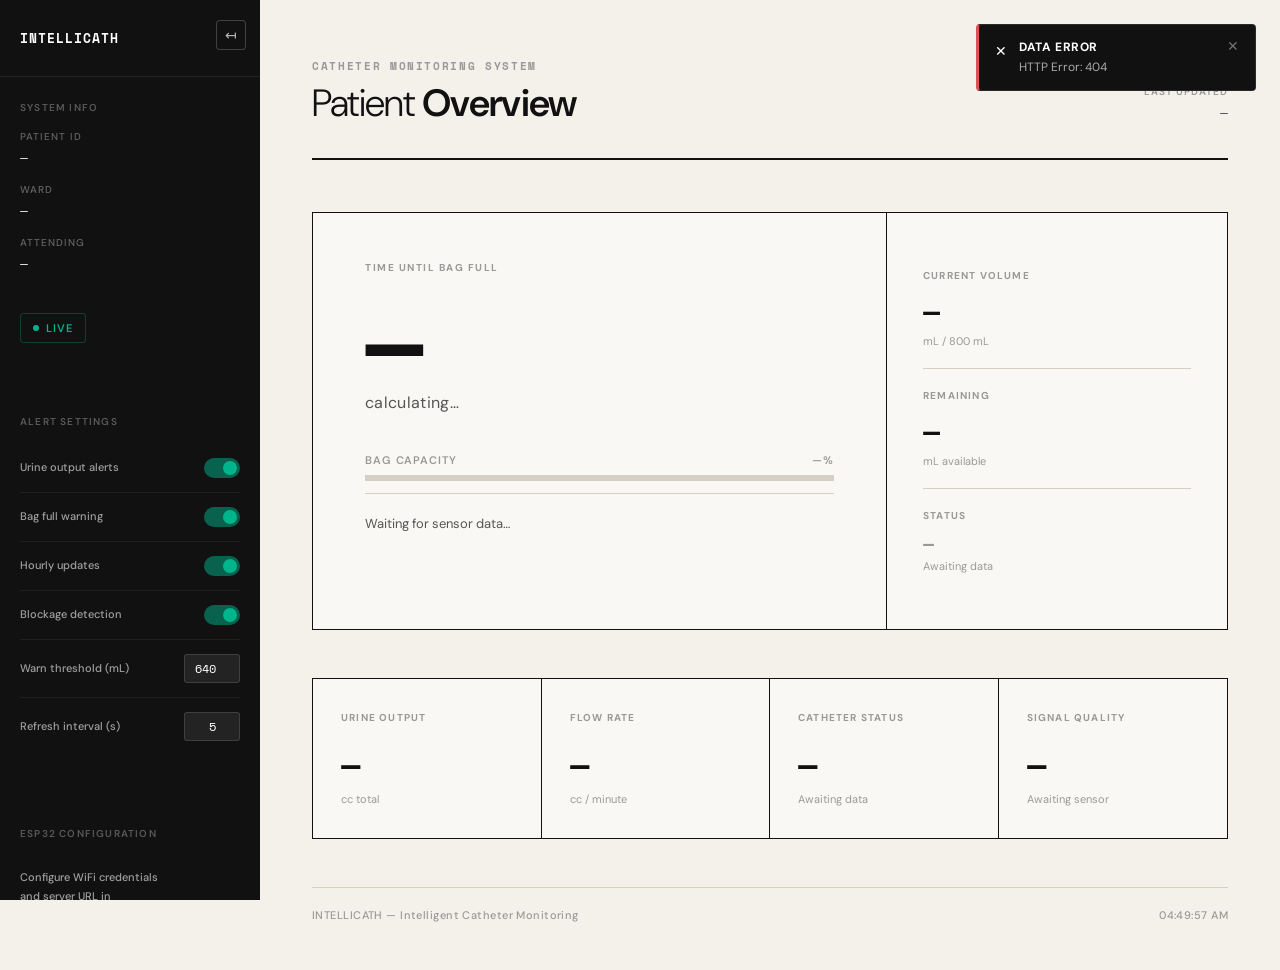
==== commit c9e3db0e: "Add audit remediation plan and implement critical security fixes - Created AUDIT_REMEDIATION.md to d" ====
--- a/public/index.html
+++ b/public/index.html
@@ -538,6 +538,12 @@
             letter-spacing: 0.04em;
         }
 
+        /* ─── STALE DATA / LOADING ────────────────── */
+        .ts-value.stale { color: var(--warn); font-weight: 600; }
+
+        @keyframes pulse { 0%,100% { opacity:1; } 50% { opacity:0.35; } }
+        .loading { animation: pulse 1.2s ease-in-out infinite; }
+
         /* ─── TOAST ────────────────────────────────── */
         .toast-container {
             position: fixed;
@@ -630,7 +636,9 @@
     <div id="toastContainer" class="toast-container"></div>
 
     <!-- Toggle button lives outside sidebar so it's always reachable -->
-    <button class="sidebar-toggle" id="sidebarToggle" onclick="App.toggleSidebar()" title="Toggle sidebar">&#8612;</button>
+    <!-- UX-4: aria-expanded tracks sidebar open/closed state for screen readers -->
+    <button class="sidebar-toggle" id="sidebarToggle" onclick="App.toggleSidebar()"
+            title="Close sidebar" aria-expanded="true" aria-controls="sidebar">&#8612;</button>
 
     <!-- SIDEBAR -->
     <aside class="sidebar" id="sidebar">
@@ -640,6 +648,8 @@
             </div>
 
             <!-- System Info -->
+            <!-- UX-5 PLACEHOLDER: patient data below is static. Wire to authenticated
+                 patient context before clinical deployment. -->
             <div class="sidebar-section">
                 <div class="sidebar-meta-label">System Info</div>
                 <div class="sidebar-meta-item">
@@ -648,11 +658,11 @@
                 </div>
                 <div class="sidebar-meta-item">
                     <div class="meta-key">Ward</div>
-                    <div class="meta-val">ICU — Bed 3</div>
+                    <div class="meta-val" id="sidebarWard">—</div>
                 </div>
                 <div class="sidebar-meta-item">
                     <div class="meta-key">Attending</div>
-                    <div class="meta-val">Dr. Santos</div>
+                    <div class="meta-val" id="sidebarAttending">—</div>
                 </div>
                 <div class="live-pill" id="livePill">
                     <span class="live-dot"></span>
@@ -709,23 +719,18 @@
 
             <div class="sidebar-divider"></div>
 
-            <!-- ESP32 Config -->
+            <!-- BUG-3: ESP32 config is flashed directly onto the device.
+                 Browser-based config inputs were non-functional and have been removed. -->
             <div class="sidebar-section">
                 <div class="sidebar-meta-label">ESP32 Configuration</div>
             </div>
             <div class="settings-group">
-                <div class="setting-item-col">
-                    <div class="setting-label">WiFi SSID</div>
-                    <input class="esp-input" type="text" placeholder="Your WiFi network" id="espSsid">
-                </div>
-                <div class="setting-item-col">
-                    <div class="setting-label">WiFi Password</div>
-                    <input class="esp-input" type="password" placeholder="••••••••" id="espPass">
-                </div>
-                <div class="setting-item-col">
-                    <div class="setting-label">Server URL</div>
-                    <input class="esp-input" type="text" id="espUrl"
-                           placeholder="https://your-project.vercel.app">
+                <div class="setting-item-col" style="padding: 12px 0;">
+                    <div class="setting-label" style="line-height:1.7;">
+                        Configure WiFi credentials and server URL in
+                        <code style="font-family:var(--mono);font-size:10px;opacity:0.75;">models/ARDUINOCODE/config.h</code>
+                        before flashing the device.
+                    </div>
                 </div>
             </div>
 
@@ -799,7 +804,7 @@
             <div class="stat-cell">
                 <div class="sc-label">Urine Output</div>
                 <div class="sc-value" id="urineOut">—</div>
-                <div class="sc-unit">cc / hour</div>
+                <div class="sc-unit">cc total</div>
             </div>
             <div class="stat-cell">
                 <div class="sc-label">Flow Rate</div>
@@ -827,6 +832,8 @@
     </main>
 
     <!-- JavaScript Modules -->
+    <!-- Replace the empty string below with your API_SECRET_KEY value -->
+    <script>window.__API_KEY__ = 'a125a7d1ef43ac94a06e47aa5b441987c8b7ff3be84abdf9c96fa3f128c6dd2e';</script>
     <script src="js/config.js"></script>
     <script src="js/api.js"></script>
     <script src="js/notifications.js"></script>
@@ -834,20 +841,42 @@
     <script src="js/app.js"></script>
 
     <script>
+        // SEC-10: uses DOM API (textContent) instead of innerHTML to prevent XSS.
+        // UX-3: close button has aria-label for screen-reader accessibility.
         function showToast(type, title, message, duration = 5000) {
-            const container = document.getElementById('toastContainer');
             const icons = { success: '✓', error: '✕', warning: '⚠', info: 'i' };
+
             const toast = document.createElement('div');
             toast.className = `toast toast-${type}`;
-            toast.innerHTML = `
-                <div class="toast-icon">${icons[type] || 'i'}</div>
-                <div class="toast-content">
-                    <div class="toast-title">${title}</div>
-                    <div class="toast-message">${message}</div>
-                </div>
-                <button class="toast-close" onclick="dismissToast(this.parentElement)">✕</button>
-            `;
-            container.appendChild(toast);
+
+            const iconEl = document.createElement('div');
+            iconEl.className = 'toast-icon';
+            iconEl.textContent = icons[type] || 'i';
+
+            const contentEl = document.createElement('div');
+            contentEl.className = 'toast-content';
+
+            const titleEl = document.createElement('div');
+            titleEl.className = 'toast-title';
+            titleEl.textContent = title;  // safe — no HTML injection
+
+            const msgEl = document.createElement('div');
+            msgEl.className = 'toast-message';
+            msgEl.textContent = message;  // safe — no HTML injection
+
+            const closeBtn = document.createElement('button');
+            closeBtn.className = 'toast-close';
+            closeBtn.setAttribute('aria-label', 'Dismiss notification');
+            closeBtn.textContent = '✕';
+            closeBtn.onclick = () => dismissToast(toast);
+
+            contentEl.appendChild(titleEl);
+            contentEl.appendChild(msgEl);
+            toast.appendChild(iconEl);
+            toast.appendChild(contentEl);
+            toast.appendChild(closeBtn);
+
+            document.getElementById('toastContainer').appendChild(toast);
             requestAnimationFrame(() => toast.classList.add('show'));
             if (duration > 0) setTimeout(() => dismissToast(toast), duration);
             return toast;
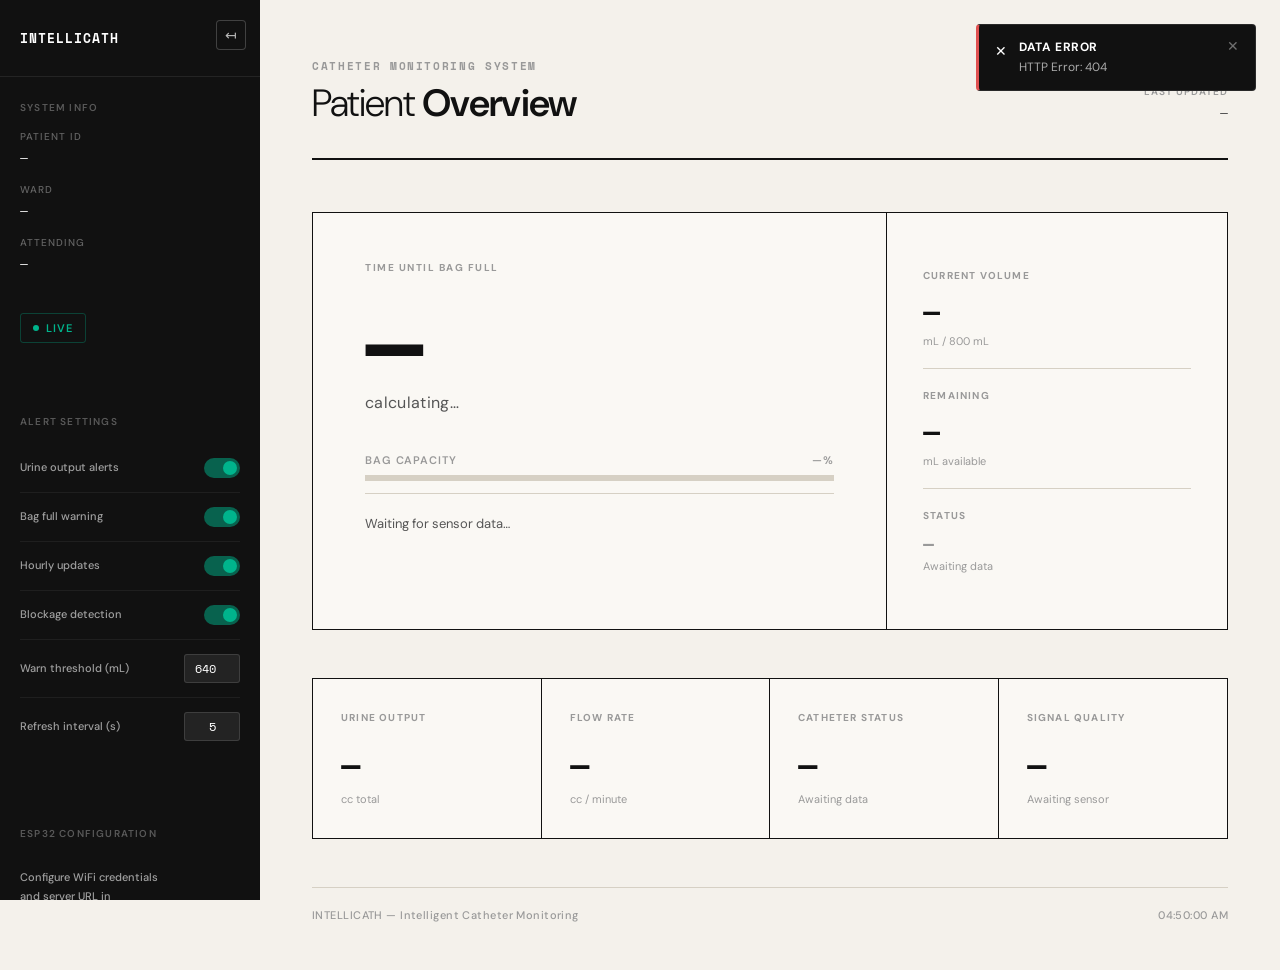
==== commit e63b7031: "Enhance error handling in data fetching and improve UI feedback for no data scenarios" ====
--- a/public/index.html
+++ b/public/index.html
@@ -273,13 +273,14 @@
         /* ─── MAIN ─────────────────────────────────── */
         .main {
             flex: 1;
+            min-width: 0;
             padding: 48px 52px;
-            max-width: 1100px;
             display: flex;
             flex-direction: column;
             gap: 0;
             margin-left: var(--sidebar-w);
             transition: margin-left 0.25s ease;
+            overflow-x: hidden;
         }
 
         body.sidebar-collapsed .main { margin-left: 0; }
@@ -375,7 +376,7 @@
         /* ─── PRIORITY READOUT ─────────────────────── */
         .readout {
             display: grid;
-            grid-template-columns: 1fr 340px;
+            grid-template-columns: 1fr minmax(280px, 340px);
             gap: 0;
             border: 1.5px solid var(--ink);
             margin-bottom: 48px;
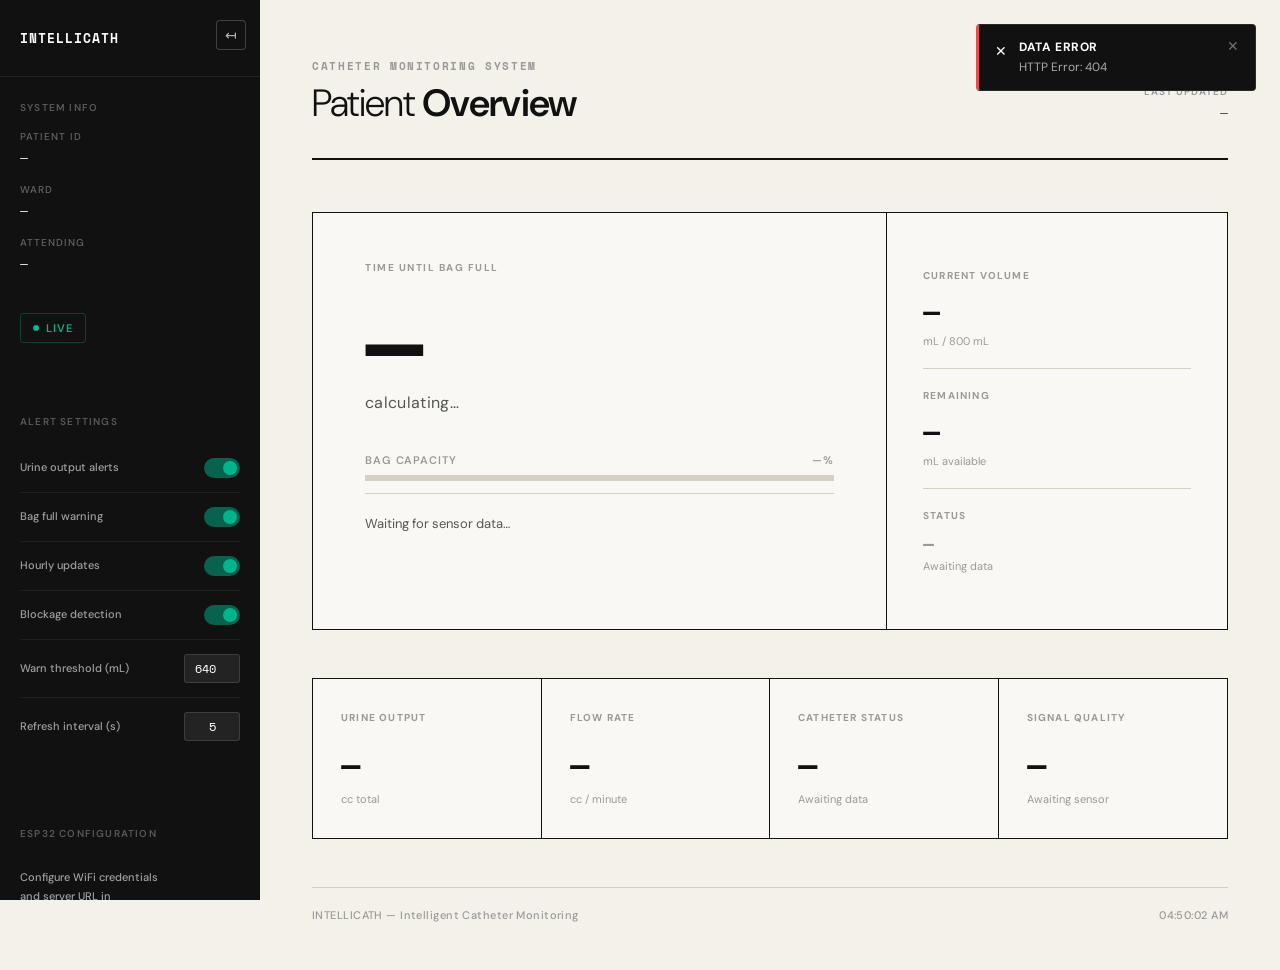
==== commit 5104f0ab: "Simplify browser tab title to app name only" ====
--- a/public/index.html
+++ b/public/index.html
@@ -3,7 +3,7 @@
 <head>
     <meta charset="UTF-8">
     <meta name="viewport" content="width=device-width, initial-scale=1.0">
-    <title>INTELLICATH — Catheter Monitoring System</title>
+    <title>INTELLICATH</title>
     <link href="https://fonts.googleapis.com/css2?family=Space+Mono:wght@400;700&family=DM+Sans:wght@300;400;500;600&display=swap" rel="stylesheet">
     <style>
         :root {
